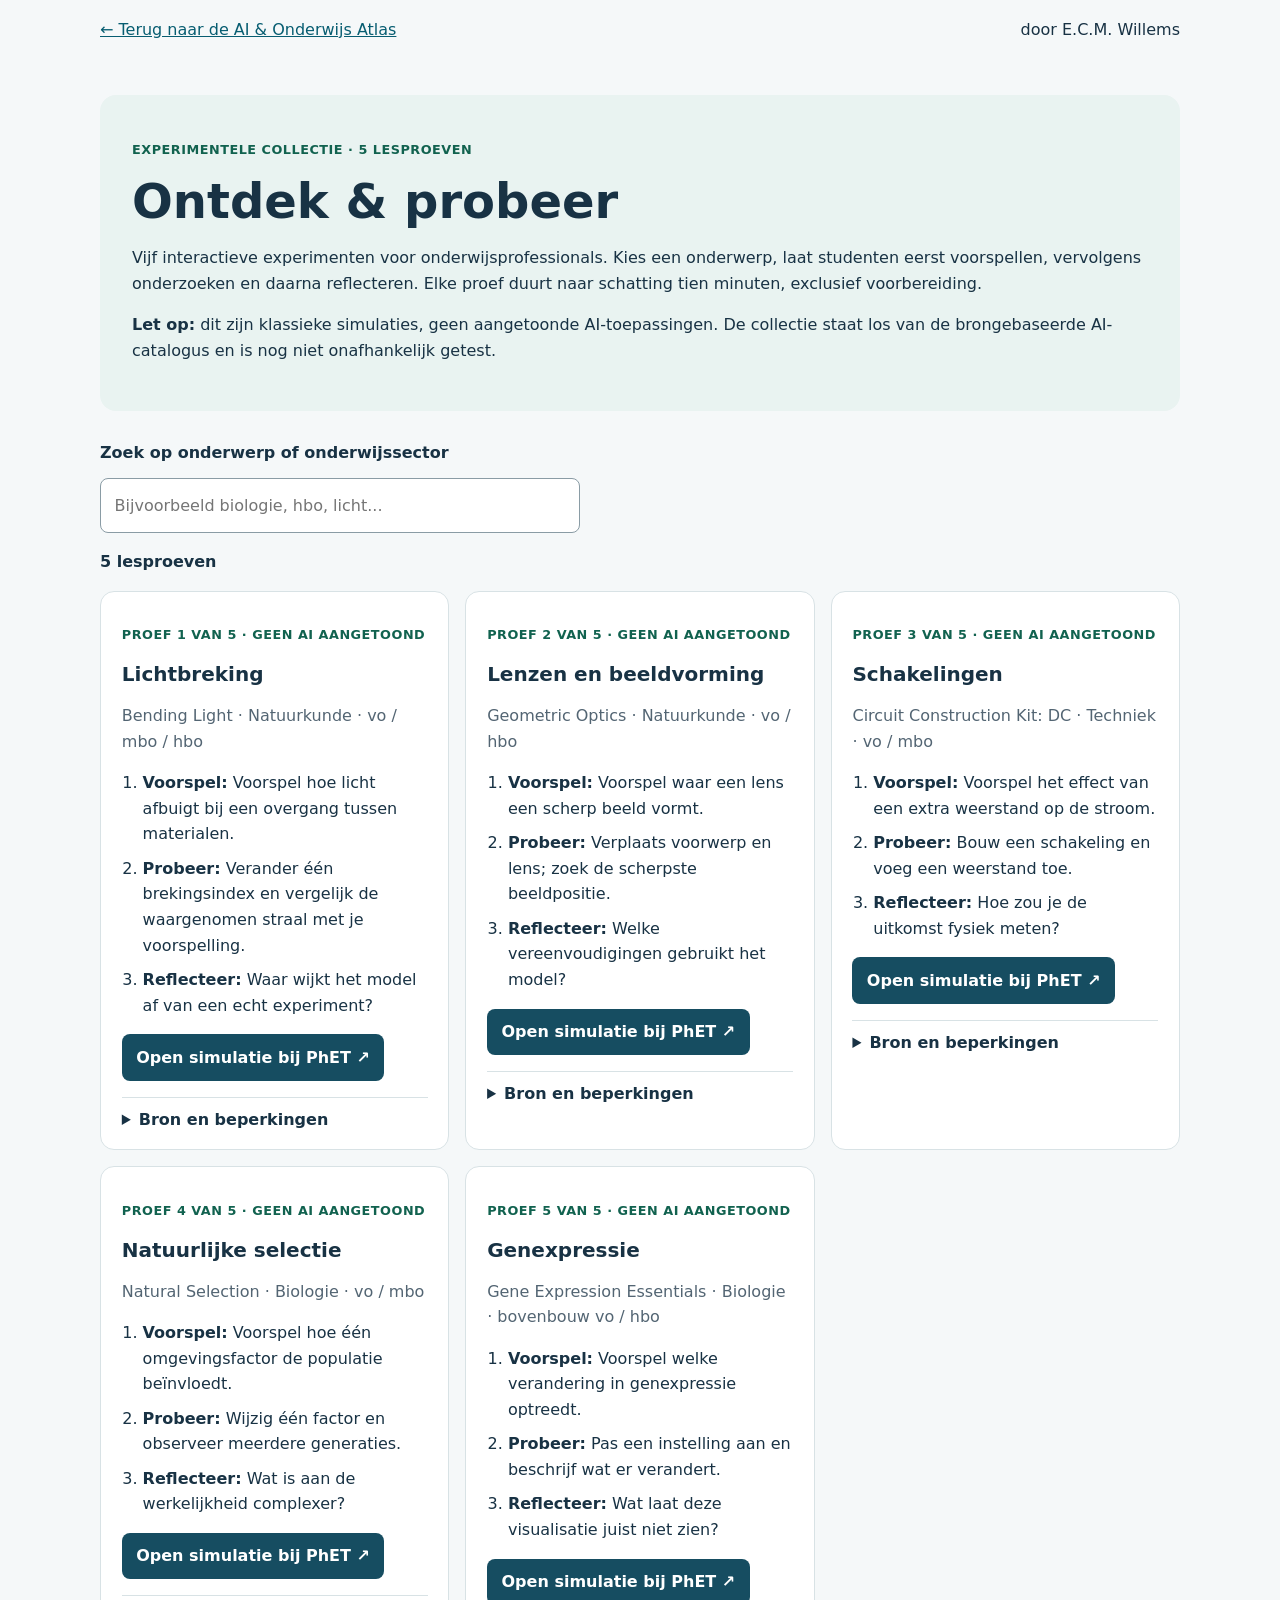
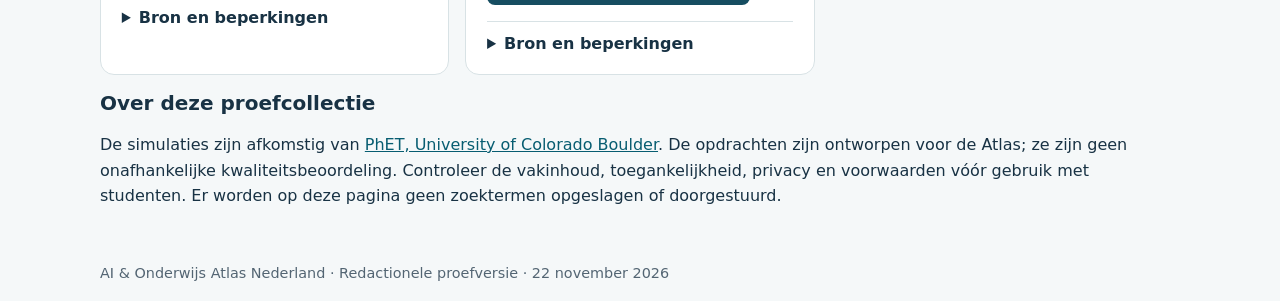
==== ontdek-en-probeer.html @ 31b837df "feat: interactieve Ontdek & probeer collectie met vijf lesproeven" ====
<!doctype html><html lang="nl"><head><meta charset="utf-8"><meta name="viewport" content="width=device-width,initial-scale=1"><meta name="description" content="Vijf interactieve onderwijsproeven met direct bruikbare opdrachten."><title>Ontdek & probeer | AI & Onderwijs Atlas Nederland</title><style>:root{font-family:system-ui,sans-serif;color:#183244;background:#f5f8f9}*{box-sizing:border-box}body{margin:0}header,main,footer{max-width:1120px;margin:auto;padding:1.25rem}header{display:flex;gap:1rem;justify-content:space-between;align-items:center}a{color:#075d71}a:focus-visible,input:focus-visible{outline:3px solid #df9d16;outline-offset:3px}.hero{background:#e9f3f1;padding:2rem;border-radius:16px;margin:1rem 0 2rem}h1{font-size:clamp(1.9rem,4vw,3rem);margin:.4rem 0}h2{font-size:1.25rem}p,li{line-height:1.6}.sub{color:#536573}.eyebrow{font-size:.8rem;font-weight:700;color:#11624f;text-transform:uppercase;letter-spacing:.04em}.grid{display:grid;grid-template-columns:repeat(auto-fit,minmax(min(100%,310px),1fr));gap:1rem}.tool{background:white;border:1px solid #d8e2e5;border-radius:14px;padding:1.3rem}.tool ol{padding-left:1.3rem}.tool li{margin-bottom:.55rem}.cta{display:inline-block;background:#164d61;color:white;padding:.65rem .9rem;border-radius:8px;text-decoration:none;font-weight:650}summary{cursor:pointer;font-weight:600}details{border-top:1px solid #d8e2e5;padding-top:.75rem}input{width:100%;max-width:480px;padding:.85rem;border:1px solid #8a9ca5;border-radius:8px;font:inherit}footer{font-size:.9rem;color:#536573}#count{font-weight:600}@media(max-width:600px){header{display:block}.hero{padding:1.25rem}}</style></head><body><header><a href="./">← Terug naar de AI & Onderwijs Atlas</a><span>door E.C.M. Willems</span></header><main><section class="hero"><p class="eyebrow">Experimentele collectie · 5 lesproeven</p><h1>Ontdek & probeer</h1><p>Vijf interactieve experimenten voor onderwijsprofessionals. Kies een onderwerp, laat studenten eerst voorspellen, vervolgens onderzoeken en daarna reflecteren. Elke proef duurt naar schatting tien minuten, exclusief voorbereiding.</p><p><strong>Let op:</strong> dit zijn klassieke simulaties, geen aangetoonde AI-toepassingen. De collectie staat los van de brongebaseerde AI-catalogus en is nog niet onafhankelijk getest.</p></section><label for="zoek"><strong>Zoek op onderwerp of onderwijssector</strong></label><p><input id="zoek" type="search" placeholder="Bijvoorbeeld biologie, hbo, licht..." autocomplete="off"></p><p id="count" role="status">5 lesproeven</p><div class="grid" id="tools"><article class="tool" data-search="lichtbreking bending light natuurkunde · vo / mbo / hbo"><p class="eyebrow">Proef 1 van 5 · Geen AI aangetoond</p><h2>Lichtbreking</h2><p class="sub">Bending Light · Natuurkunde · vo / mbo / hbo</p><ol><li><strong>Voorspel:</strong> Voorspel hoe licht afbuigt bij een overgang tussen materialen.</li><li><strong>Probeer:</strong> Verander één brekingsindex en vergelijk de waargenomen straal met je voorspelling.</li><li><strong>Reflecteer:</strong> Waar wijkt het model af van een echt experiment?</li></ol><p><a class="cta" href="https://phet.colorado.edu/en/simulations/bending-light" target="_blank" rel="noopener noreferrer">Open simulatie bij PhET ↗</a></p><details><summary>Bron en beperkingen</summary><p>Officiële aanbiederspagina: <a href="https://phet.colorado.edu/en/simulations/bending-light">Bending Light</a>. Deze activiteit is een Atlas-lesidee, geen lesplan van de aanbieder. Individuele werking, toegankelijkheid, taalopties en vakinhoudelijke geschiktheid zijn nog niet onafhankelijk getest. Controleer de voorwaarden bij PhET.</p></details></article>
<article class="tool" data-search="lenzen en beeldvorming geometric optics natuurkunde · vo / hbo"><p class="eyebrow">Proef 2 van 5 · Geen AI aangetoond</p><h2>Lenzen en beeldvorming</h2><p class="sub">Geometric Optics · Natuurkunde · vo / hbo</p><ol><li><strong>Voorspel:</strong> Voorspel waar een lens een scherp beeld vormt.</li><li><strong>Probeer:</strong> Verplaats voorwerp en lens; zoek de scherpste beeldpositie.</li><li><strong>Reflecteer:</strong> Welke vereenvoudigingen gebruikt het model?</li></ol><p><a class="cta" href="https://phet.colorado.edu/en/simulations/geometric-optics" target="_blank" rel="noopener noreferrer">Open simulatie bij PhET ↗</a></p><details><summary>Bron en beperkingen</summary><p>Officiële aanbiederspagina: <a href="https://phet.colorado.edu/en/simulations/geometric-optics">Geometric Optics</a>. Deze activiteit is een Atlas-lesidee, geen lesplan van de aanbieder. Individuele werking, toegankelijkheid, taalopties en vakinhoudelijke geschiktheid zijn nog niet onafhankelijk getest. Controleer de voorwaarden bij PhET.</p></details></article>
<article class="tool" data-search="schakelingen circuit construction kit: dc techniek · vo / mbo"><p class="eyebrow">Proef 3 van 5 · Geen AI aangetoond</p><h2>Schakelingen</h2><p class="sub">Circuit Construction Kit: DC · Techniek · vo / mbo</p><ol><li><strong>Voorspel:</strong> Voorspel het effect van een extra weerstand op de stroom.</li><li><strong>Probeer:</strong> Bouw een schakeling en voeg een weerstand toe.</li><li><strong>Reflecteer:</strong> Hoe zou je de uitkomst fysiek meten?</li></ol><p><a class="cta" href="https://phet.colorado.edu/en/simulations/circuit-construction-kit-dc" target="_blank" rel="noopener noreferrer">Open simulatie bij PhET ↗</a></p><details><summary>Bron en beperkingen</summary><p>Officiële aanbiederspagina: <a href="https://phet.colorado.edu/en/simulations/circuit-construction-kit-dc">Circuit Construction Kit: DC</a>. Deze activiteit is een Atlas-lesidee, geen lesplan van de aanbieder. Individuele werking, toegankelijkheid, taalopties en vakinhoudelijke geschiktheid zijn nog niet onafhankelijk getest. Controleer de voorwaarden bij PhET.</p></details></article>
<article class="tool" data-search="natuurlijke selectie natural selection biologie · vo / mbo"><p class="eyebrow">Proef 4 van 5 · Geen AI aangetoond</p><h2>Natuurlijke selectie</h2><p class="sub">Natural Selection · Biologie · vo / mbo</p><ol><li><strong>Voorspel:</strong> Voorspel hoe één omgevingsfactor de populatie beïnvloedt.</li><li><strong>Probeer:</strong> Wijzig één factor en observeer meerdere generaties.</li><li><strong>Reflecteer:</strong> Wat is aan de werkelijkheid complexer?</li></ol><p><a class="cta" href="https://phet.colorado.edu/en/simulations/natural-selection" target="_blank" rel="noopener noreferrer">Open simulatie bij PhET ↗</a></p><details><summary>Bron en beperkingen</summary><p>Officiële aanbiederspagina: <a href="https://phet.colorado.edu/en/simulations/natural-selection">Natural Selection</a>. Deze activiteit is een Atlas-lesidee, geen lesplan van de aanbieder. Individuele werking, toegankelijkheid, taalopties en vakinhoudelijke geschiktheid zijn nog niet onafhankelijk getest. Controleer de voorwaarden bij PhET.</p></details></article>
<article class="tool" data-search="genexpressie gene expression essentials biologie · bovenbouw vo / hbo"><p class="eyebrow">Proef 5 van 5 · Geen AI aangetoond</p><h2>Genexpressie</h2><p class="sub">Gene Expression Essentials · Biologie · bovenbouw vo / hbo</p><ol><li><strong>Voorspel:</strong> Voorspel welke verandering in genexpressie optreedt.</li><li><strong>Probeer:</strong> Pas een instelling aan en beschrijf wat er verandert.</li><li><strong>Reflecteer:</strong> Wat laat deze visualisatie juist niet zien?</li></ol><p><a class="cta" href="https://phet.colorado.edu/en/simulations/gene-expression-essentials" target="_blank" rel="noopener noreferrer">Open simulatie bij PhET ↗</a></p><details><summary>Bron en beperkingen</summary><p>Officiële aanbiederspagina: <a href="https://phet.colorado.edu/en/simulations/gene-expression-essentials">Gene Expression Essentials</a>. Deze activiteit is een Atlas-lesidee, geen lesplan van de aanbieder. Individuele werking, toegankelijkheid, taalopties en vakinhoudelijke geschiktheid zijn nog niet onafhankelijk getest. Controleer de voorwaarden bij PhET.</p></details></article></div><section><h2>Over deze proefcollectie</h2><p>De simulaties zijn afkomstig van <a href="https://phet.colorado.edu/en/about">PhET, University of Colorado Boulder</a>. De opdrachten zijn ontworpen voor de Atlas; ze zijn geen onafhankelijke kwaliteitsbeoordeling. Controleer de vakinhoud, toegankelijkheid, privacy en voorwaarden vóór gebruik met studenten. Er worden op deze pagina geen zoektermen opgeslagen of doorgestuurd.</p></section></main><footer>AI & Onderwijs Atlas Nederland · Redactionele proefversie · 22 november 2026</footer><script>const input=document.querySelector('#zoek'),cards=[...document.querySelectorAll('.tool')],count=document.querySelector('#count');input.addEventListener('input',()=>{const q=input.value.trim().toLocaleLowerCase('nl');let n=0;cards.forEach(card=>{const show=card.dataset.search.includes(q);card.hidden=!show;if(show)n++});count.textContent=n+' lesproef'+(n===1?'':'ven')+' gevonden'});</script></body></html>
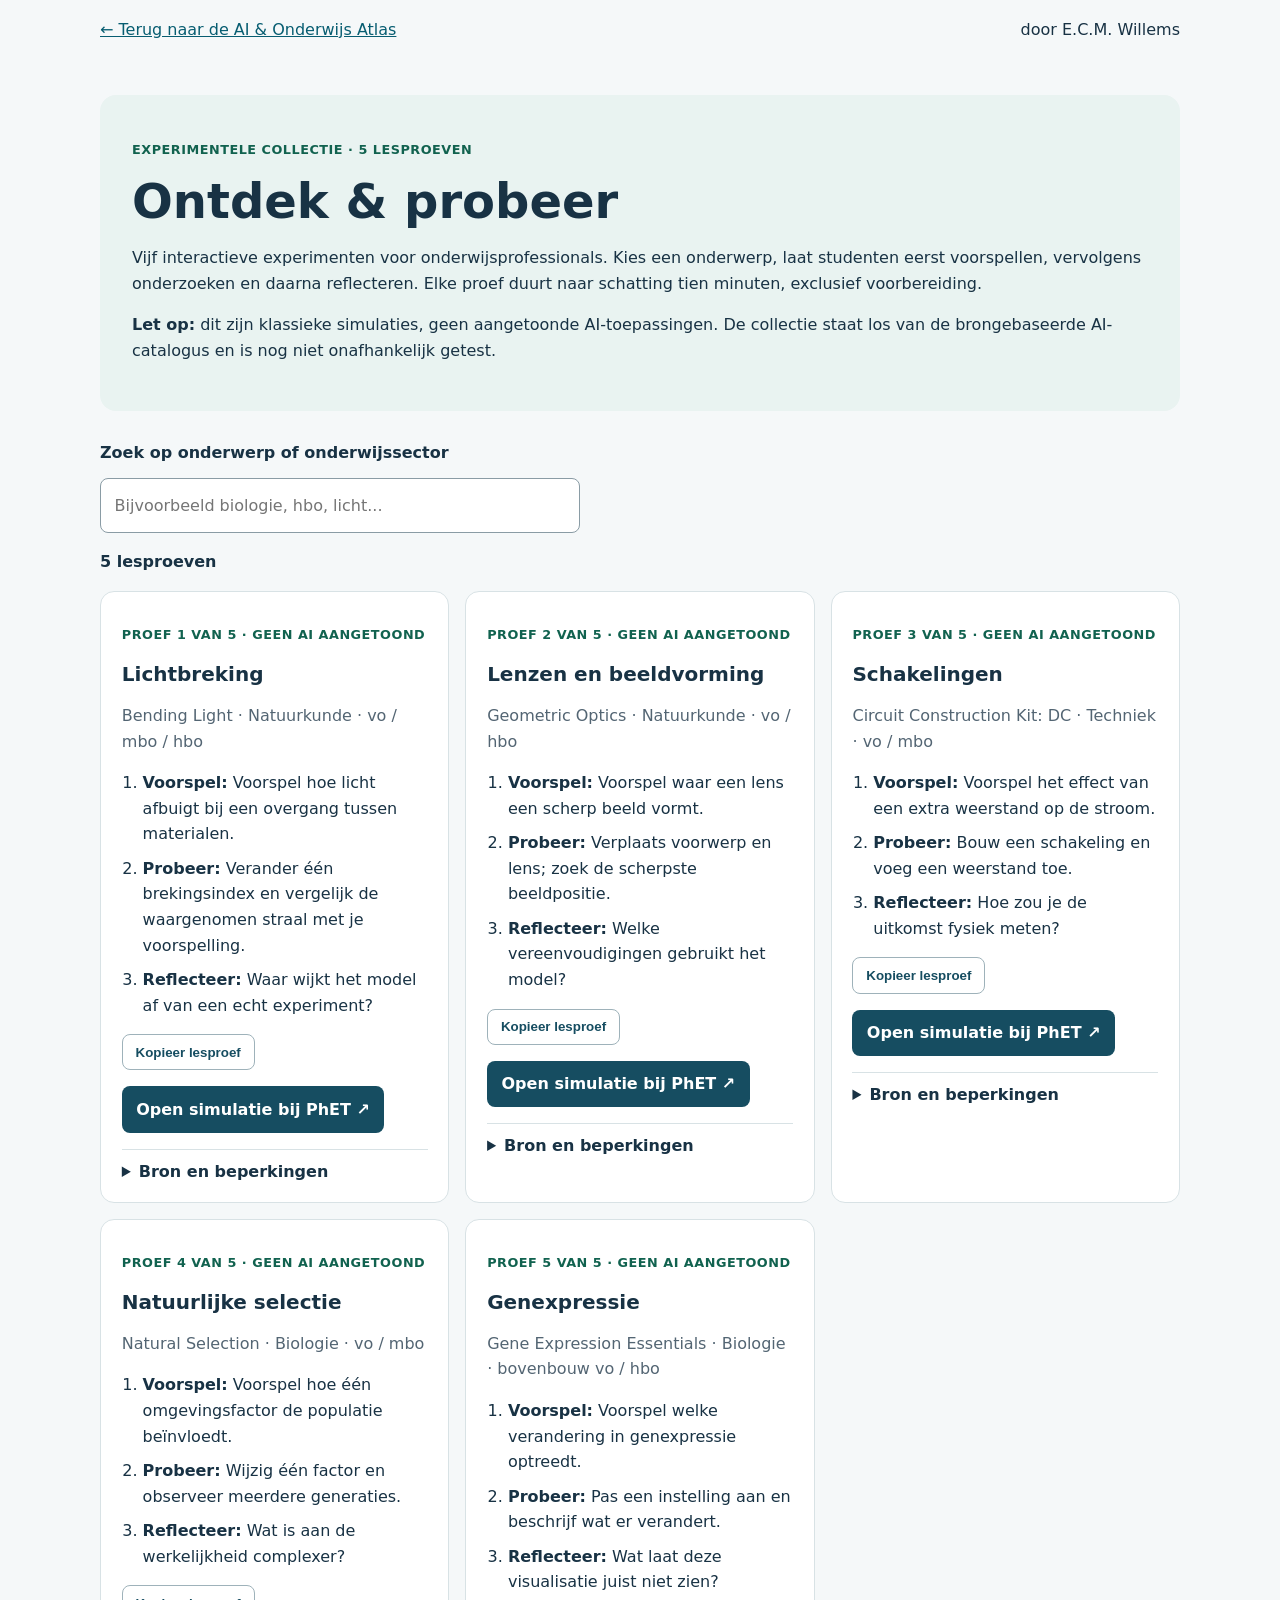
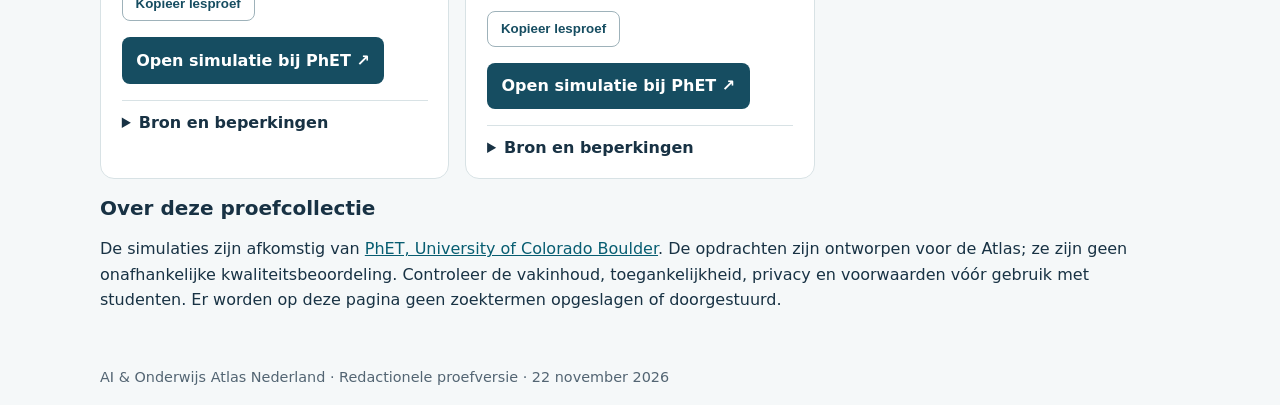
==== commit 5e21a7d7: "feat: kopieerbare lesproeven met toegankelijk alternatief" ====
--- a/ontdek-en-probeer.html
+++ b/ontdek-en-probeer.html
@@ -1,5 +1,5 @@
-<!doctype html><html lang="nl"><head><meta charset="utf-8"><meta name="viewport" content="width=device-width,initial-scale=1"><meta name="description" content="Vijf interactieve onderwijsproeven met direct bruikbare opdrachten."><title>Ontdek & probeer | AI & Onderwijs Atlas Nederland</title><style>:root{font-family:system-ui,sans-serif;color:#183244;background:#f5f8f9}*{box-sizing:border-box}body{margin:0}header,main,footer{max-width:1120px;margin:auto;padding:1.25rem}header{display:flex;gap:1rem;justify-content:space-between;align-items:center}a{color:#075d71}a:focus-visible,input:focus-visible{outline:3px solid #df9d16;outline-offset:3px}.hero{background:#e9f3f1;padding:2rem;border-radius:16px;margin:1rem 0 2rem}h1{font-size:clamp(1.9rem,4vw,3rem);margin:.4rem 0}h2{font-size:1.25rem}p,li{line-height:1.6}.sub{color:#536573}.eyebrow{font-size:.8rem;font-weight:700;color:#11624f;text-transform:uppercase;letter-spacing:.04em}.grid{display:grid;grid-template-columns:repeat(auto-fit,minmax(min(100%,310px),1fr));gap:1rem}.tool{background:white;border:1px solid #d8e2e5;border-radius:14px;padding:1.3rem}.tool ol{padding-left:1.3rem}.tool li{margin-bottom:.55rem}.cta{display:inline-block;background:#164d61;color:white;padding:.65rem .9rem;border-radius:8px;text-decoration:none;font-weight:650}summary{cursor:pointer;font-weight:600}details{border-top:1px solid #d8e2e5;padding-top:.75rem}input{width:100%;max-width:480px;padding:.85rem;border:1px solid #8a9ca5;border-radius:8px;font:inherit}footer{font-size:.9rem;color:#536573}#count{font-weight:600}@media(max-width:600px){header{display:block}.hero{padding:1.25rem}}</style></head><body><header><a href="./">← Terug naar de AI & Onderwijs Atlas</a><span>door E.C.M. Willems</span></header><main><section class="hero"><p class="eyebrow">Experimentele collectie · 5 lesproeven</p><h1>Ontdek & probeer</h1><p>Vijf interactieve experimenten voor onderwijsprofessionals. Kies een onderwerp, laat studenten eerst voorspellen, vervolgens onderzoeken en daarna reflecteren. Elke proef duurt naar schatting tien minuten, exclusief voorbereiding.</p><p><strong>Let op:</strong> dit zijn klassieke simulaties, geen aangetoonde AI-toepassingen. De collectie staat los van de brongebaseerde AI-catalogus en is nog niet onafhankelijk getest.</p></section><label for="zoek"><strong>Zoek op onderwerp of onderwijssector</strong></label><p><input id="zoek" type="search" placeholder="Bijvoorbeeld biologie, hbo, licht..." autocomplete="off"></p><p id="count" role="status">5 lesproeven</p><div class="grid" id="tools"><article class="tool" data-search="lichtbreking bending light natuurkunde · vo / mbo / hbo"><p class="eyebrow">Proef 1 van 5 · Geen AI aangetoond</p><h2>Lichtbreking</h2><p class="sub">Bending Light · Natuurkunde · vo / mbo / hbo</p><ol><li><strong>Voorspel:</strong> Voorspel hoe licht afbuigt bij een overgang tussen materialen.</li><li><strong>Probeer:</strong> Verander één brekingsindex en vergelijk de waargenomen straal met je voorspelling.</li><li><strong>Reflecteer:</strong> Waar wijkt het model af van een echt experiment?</li></ol><p><a class="cta" href="https://phet.colorado.edu/en/simulations/bending-light" target="_blank" rel="noopener noreferrer">Open simulatie bij PhET ↗</a></p><details><summary>Bron en beperkingen</summary><p>Officiële aanbiederspagina: <a href="https://phet.colorado.edu/en/simulations/bending-light">Bending Light</a>. Deze activiteit is een Atlas-lesidee, geen lesplan van de aanbieder. Individuele werking, toegankelijkheid, taalopties en vakinhoudelijke geschiktheid zijn nog niet onafhankelijk getest. Controleer de voorwaarden bij PhET.</p></details></article>
-<article class="tool" data-search="lenzen en beeldvorming geometric optics natuurkunde · vo / hbo"><p class="eyebrow">Proef 2 van 5 · Geen AI aangetoond</p><h2>Lenzen en beeldvorming</h2><p class="sub">Geometric Optics · Natuurkunde · vo / hbo</p><ol><li><strong>Voorspel:</strong> Voorspel waar een lens een scherp beeld vormt.</li><li><strong>Probeer:</strong> Verplaats voorwerp en lens; zoek de scherpste beeldpositie.</li><li><strong>Reflecteer:</strong> Welke vereenvoudigingen gebruikt het model?</li></ol><p><a class="cta" href="https://phet.colorado.edu/en/simulations/geometric-optics" target="_blank" rel="noopener noreferrer">Open simulatie bij PhET ↗</a></p><details><summary>Bron en beperkingen</summary><p>Officiële aanbiederspagina: <a href="https://phet.colorado.edu/en/simulations/geometric-optics">Geometric Optics</a>. Deze activiteit is een Atlas-lesidee, geen lesplan van de aanbieder. Individuele werking, toegankelijkheid, taalopties en vakinhoudelijke geschiktheid zijn nog niet onafhankelijk getest. Controleer de voorwaarden bij PhET.</p></details></article>
-<article class="tool" data-search="schakelingen circuit construction kit: dc techniek · vo / mbo"><p class="eyebrow">Proef 3 van 5 · Geen AI aangetoond</p><h2>Schakelingen</h2><p class="sub">Circuit Construction Kit: DC · Techniek · vo / mbo</p><ol><li><strong>Voorspel:</strong> Voorspel het effect van een extra weerstand op de stroom.</li><li><strong>Probeer:</strong> Bouw een schakeling en voeg een weerstand toe.</li><li><strong>Reflecteer:</strong> Hoe zou je de uitkomst fysiek meten?</li></ol><p><a class="cta" href="https://phet.colorado.edu/en/simulations/circuit-construction-kit-dc" target="_blank" rel="noopener noreferrer">Open simulatie bij PhET ↗</a></p><details><summary>Bron en beperkingen</summary><p>Officiële aanbiederspagina: <a href="https://phet.colorado.edu/en/simulations/circuit-construction-kit-dc">Circuit Construction Kit: DC</a>. Deze activiteit is een Atlas-lesidee, geen lesplan van de aanbieder. Individuele werking, toegankelijkheid, taalopties en vakinhoudelijke geschiktheid zijn nog niet onafhankelijk getest. Controleer de voorwaarden bij PhET.</p></details></article>
-<article class="tool" data-search="natuurlijke selectie natural selection biologie · vo / mbo"><p class="eyebrow">Proef 4 van 5 · Geen AI aangetoond</p><h2>Natuurlijke selectie</h2><p class="sub">Natural Selection · Biologie · vo / mbo</p><ol><li><strong>Voorspel:</strong> Voorspel hoe één omgevingsfactor de populatie beïnvloedt.</li><li><strong>Probeer:</strong> Wijzig één factor en observeer meerdere generaties.</li><li><strong>Reflecteer:</strong> Wat is aan de werkelijkheid complexer?</li></ol><p><a class="cta" href="https://phet.colorado.edu/en/simulations/natural-selection" target="_blank" rel="noopener noreferrer">Open simulatie bij PhET ↗</a></p><details><summary>Bron en beperkingen</summary><p>Officiële aanbiederspagina: <a href="https://phet.colorado.edu/en/simulations/natural-selection">Natural Selection</a>. Deze activiteit is een Atlas-lesidee, geen lesplan van de aanbieder. Individuele werking, toegankelijkheid, taalopties en vakinhoudelijke geschiktheid zijn nog niet onafhankelijk getest. Controleer de voorwaarden bij PhET.</p></details></article>
-<article class="tool" data-search="genexpressie gene expression essentials biologie · bovenbouw vo / hbo"><p class="eyebrow">Proef 5 van 5 · Geen AI aangetoond</p><h2>Genexpressie</h2><p class="sub">Gene Expression Essentials · Biologie · bovenbouw vo / hbo</p><ol><li><strong>Voorspel:</strong> Voorspel welke verandering in genexpressie optreedt.</li><li><strong>Probeer:</strong> Pas een instelling aan en beschrijf wat er verandert.</li><li><strong>Reflecteer:</strong> Wat laat deze visualisatie juist niet zien?</li></ol><p><a class="cta" href="https://phet.colorado.edu/en/simulations/gene-expression-essentials" target="_blank" rel="noopener noreferrer">Open simulatie bij PhET ↗</a></p><details><summary>Bron en beperkingen</summary><p>Officiële aanbiederspagina: <a href="https://phet.colorado.edu/en/simulations/gene-expression-essentials">Gene Expression Essentials</a>. Deze activiteit is een Atlas-lesidee, geen lesplan van de aanbieder. Individuele werking, toegankelijkheid, taalopties en vakinhoudelijke geschiktheid zijn nog niet onafhankelijk getest. Controleer de voorwaarden bij PhET.</p></details></article></div><section><h2>Over deze proefcollectie</h2><p>De simulaties zijn afkomstig van <a href="https://phet.colorado.edu/en/about">PhET, University of Colorado Boulder</a>. De opdrachten zijn ontworpen voor de Atlas; ze zijn geen onafhankelijke kwaliteitsbeoordeling. Controleer de vakinhoud, toegankelijkheid, privacy en voorwaarden vóór gebruik met studenten. Er worden op deze pagina geen zoektermen opgeslagen of doorgestuurd.</p></section></main><footer>AI & Onderwijs Atlas Nederland · Redactionele proefversie · 22 november 2026</footer><script>const input=document.querySelector('#zoek'),cards=[...document.querySelectorAll('.tool')],count=document.querySelector('#count');input.addEventListener('input',()=>{const q=input.value.trim().toLocaleLowerCase('nl');let n=0;cards.forEach(card=>{const show=card.dataset.search.includes(q);card.hidden=!show;if(show)n++});count.textContent=n+' lesproef'+(n===1?'':'ven')+' gevonden'});</script></body></html>+<!doctype html><html lang="nl"><head><meta charset="utf-8"><meta name="viewport" content="width=device-width,initial-scale=1"><meta name="description" content="Vijf interactieve onderwijsproeven met direct bruikbare opdrachten."><title>Ontdek & probeer | AI & Onderwijs Atlas Nederland</title><style>:root{font-family:system-ui,sans-serif;color:#183244;background:#f5f8f9}*{box-sizing:border-box}body{margin:0}header,main,footer{max-width:1120px;margin:auto;padding:1.25rem}header{display:flex;gap:1rem;justify-content:space-between;align-items:center}a{color:#075d71}button:focus-visible,a:focus-visible,input:focus-visible{outline:3px solid #df9d16;outline-offset:3px}[hidden]{display:none!important}.hero{background:#e9f3f1;padding:2rem;border-radius:16px;margin:1rem 0 2rem}h1{font-size:clamp(1.9rem,4vw,3rem);margin:.4rem 0}h2{font-size:1.25rem}p,li{line-height:1.6}.sub{color:#536573}.eyebrow{font-size:.8rem;font-weight:700;color:#11624f;text-transform:uppercase;letter-spacing:.04em}.grid{display:grid;grid-template-columns:repeat(auto-fit,minmax(min(100%,310px),1fr));gap:1rem}.tool{background:white;border:1px solid #d8e2e5;border-radius:14px;padding:1.3rem}.tool ol{padding-left:1.3rem}.tool li{margin-bottom:.55rem}.copy{background:white;border:1px solid #9eb2ba;color:#164d61;border-radius:8px;padding:.6rem .8rem;cursor:pointer;font-weight:600}.copy:hover{background:#e9f3f1}.cta{display:inline-block;background:#164d61;color:white;padding:.65rem .9rem;border-radius:8px;text-decoration:none;font-weight:650}summary{cursor:pointer;font-weight:600}details{border-top:1px solid #d8e2e5;padding-top:.75rem}input{width:100%;max-width:480px;padding:.85rem;border:1px solid #8a9ca5;border-radius:8px;font:inherit}footer{font-size:.9rem;color:#536573}#count{font-weight:600}@media(max-width:600px){header{display:block}.hero{padding:1.25rem}}</style></head><body><header><a href="./">← Terug naar de AI & Onderwijs Atlas</a><span>door E.C.M. Willems</span></header><main><section class="hero"><p class="eyebrow">Experimentele collectie · 5 lesproeven</p><h1>Ontdek & probeer</h1><p>Vijf interactieve experimenten voor onderwijsprofessionals. Kies een onderwerp, laat studenten eerst voorspellen, vervolgens onderzoeken en daarna reflecteren. Elke proef duurt naar schatting tien minuten, exclusief voorbereiding.</p><p><strong>Let op:</strong> dit zijn klassieke simulaties, geen aangetoonde AI-toepassingen. De collectie staat los van de brongebaseerde AI-catalogus en is nog niet onafhankelijk getest.</p></section><label for="zoek"><strong>Zoek op onderwerp of onderwijssector</strong></label><p><input id="zoek" type="search" placeholder="Bijvoorbeeld biologie, hbo, licht..." autocomplete="off" aria-describedby="count"></p><p id="count" role="status" aria-live="polite">5 lesproeven</p><p id="copy-status" role="status" aria-live="polite"></p><div class="grid" id="tools" aria-label="Interactieve lesproeven"><article class="tool" data-search="lichtbreking bending light natuurkunde · vo / mbo / hbo"><p class="eyebrow">Proef 1 van 5 · Geen AI aangetoond</p><h2>Lichtbreking</h2><p class="sub">Bending Light · Natuurkunde · vo / mbo / hbo</p><ol><li><strong>Voorspel:</strong> Voorspel hoe licht afbuigt bij een overgang tussen materialen.</li><li><strong>Probeer:</strong> Verander één brekingsindex en vergelijk de waargenomen straal met je voorspelling.</li><li><strong>Reflecteer:</strong> Waar wijkt het model af van een echt experiment?</li></ol><p><button class="copy" type="button" data-copy> Kopieer lesproef </button></p><p><a class="cta" href="https://phet.colorado.edu/en/simulations/bending-light" target="_blank" rel="noopener noreferrer">Open simulatie bij PhET ↗</a></p><details><summary>Bron en beperkingen</summary><p>Officiële aanbiederspagina: <a href="https://phet.colorado.edu/en/simulations/bending-light">Bending Light</a>. Deze activiteit is een Atlas-lesidee, geen lesplan van de aanbieder. Individuele werking, toegankelijkheid, taalopties en vakinhoudelijke geschiktheid zijn nog niet onafhankelijk getest. Controleer de voorwaarden bij PhET.</p></details></article>
+<article class="tool" data-search="lenzen en beeldvorming geometric optics natuurkunde · vo / hbo"><p class="eyebrow">Proef 2 van 5 · Geen AI aangetoond</p><h2>Lenzen en beeldvorming</h2><p class="sub">Geometric Optics · Natuurkunde · vo / hbo</p><ol><li><strong>Voorspel:</strong> Voorspel waar een lens een scherp beeld vormt.</li><li><strong>Probeer:</strong> Verplaats voorwerp en lens; zoek de scherpste beeldpositie.</li><li><strong>Reflecteer:</strong> Welke vereenvoudigingen gebruikt het model?</li></ol><p><button class="copy" type="button" data-copy> Kopieer lesproef </button></p><p><a class="cta" href="https://phet.colorado.edu/en/simulations/geometric-optics" target="_blank" rel="noopener noreferrer">Open simulatie bij PhET ↗</a></p><details><summary>Bron en beperkingen</summary><p>Officiële aanbiederspagina: <a href="https://phet.colorado.edu/en/simulations/geometric-optics">Geometric Optics</a>. Deze activiteit is een Atlas-lesidee, geen lesplan van de aanbieder. Individuele werking, toegankelijkheid, taalopties en vakinhoudelijke geschiktheid zijn nog niet onafhankelijk getest. Controleer de voorwaarden bij PhET.</p></details></article>
+<article class="tool" data-search="schakelingen circuit construction kit: dc techniek · vo / mbo"><p class="eyebrow">Proef 3 van 5 · Geen AI aangetoond</p><h2>Schakelingen</h2><p class="sub">Circuit Construction Kit: DC · Techniek · vo / mbo</p><ol><li><strong>Voorspel:</strong> Voorspel het effect van een extra weerstand op de stroom.</li><li><strong>Probeer:</strong> Bouw een schakeling en voeg een weerstand toe.</li><li><strong>Reflecteer:</strong> Hoe zou je de uitkomst fysiek meten?</li></ol><p><button class="copy" type="button" data-copy> Kopieer lesproef </button></p><p><a class="cta" href="https://phet.colorado.edu/en/simulations/circuit-construction-kit-dc" target="_blank" rel="noopener noreferrer">Open simulatie bij PhET ↗</a></p><details><summary>Bron en beperkingen</summary><p>Officiële aanbiederspagina: <a href="https://phet.colorado.edu/en/simulations/circuit-construction-kit-dc">Circuit Construction Kit: DC</a>. Deze activiteit is een Atlas-lesidee, geen lesplan van de aanbieder. Individuele werking, toegankelijkheid, taalopties en vakinhoudelijke geschiktheid zijn nog niet onafhankelijk getest. Controleer de voorwaarden bij PhET.</p></details></article>
+<article class="tool" data-search="natuurlijke selectie natural selection biologie · vo / mbo"><p class="eyebrow">Proef 4 van 5 · Geen AI aangetoond</p><h2>Natuurlijke selectie</h2><p class="sub">Natural Selection · Biologie · vo / mbo</p><ol><li><strong>Voorspel:</strong> Voorspel hoe één omgevingsfactor de populatie beïnvloedt.</li><li><strong>Probeer:</strong> Wijzig één factor en observeer meerdere generaties.</li><li><strong>Reflecteer:</strong> Wat is aan de werkelijkheid complexer?</li></ol><p><button class="copy" type="button" data-copy> Kopieer lesproef </button></p><p><a class="cta" href="https://phet.colorado.edu/en/simulations/natural-selection" target="_blank" rel="noopener noreferrer">Open simulatie bij PhET ↗</a></p><details><summary>Bron en beperkingen</summary><p>Officiële aanbiederspagina: <a href="https://phet.colorado.edu/en/simulations/natural-selection">Natural Selection</a>. Deze activiteit is een Atlas-lesidee, geen lesplan van de aanbieder. Individuele werking, toegankelijkheid, taalopties en vakinhoudelijke geschiktheid zijn nog niet onafhankelijk getest. Controleer de voorwaarden bij PhET.</p></details></article>
+<article class="tool" data-search="genexpressie gene expression essentials biologie · bovenbouw vo / hbo"><p class="eyebrow">Proef 5 van 5 · Geen AI aangetoond</p><h2>Genexpressie</h2><p class="sub">Gene Expression Essentials · Biologie · bovenbouw vo / hbo</p><ol><li><strong>Voorspel:</strong> Voorspel welke verandering in genexpressie optreedt.</li><li><strong>Probeer:</strong> Pas een instelling aan en beschrijf wat er verandert.</li><li><strong>Reflecteer:</strong> Wat laat deze visualisatie juist niet zien?</li></ol><p><button class="copy" type="button" data-copy> Kopieer lesproef </button></p><p><a class="cta" href="https://phet.colorado.edu/en/simulations/gene-expression-essentials" target="_blank" rel="noopener noreferrer">Open simulatie bij PhET ↗</a></p><details><summary>Bron en beperkingen</summary><p>Officiële aanbiederspagina: <a href="https://phet.colorado.edu/en/simulations/gene-expression-essentials">Gene Expression Essentials</a>. Deze activiteit is een Atlas-lesidee, geen lesplan van de aanbieder. Individuele werking, toegankelijkheid, taalopties en vakinhoudelijke geschiktheid zijn nog niet onafhankelijk getest. Controleer de voorwaarden bij PhET.</p></details></article></div><section><h2>Over deze proefcollectie</h2><p>De simulaties zijn afkomstig van <a href="https://phet.colorado.edu/en/about">PhET, University of Colorado Boulder</a>. De opdrachten zijn ontworpen voor de Atlas; ze zijn geen onafhankelijke kwaliteitsbeoordeling. Controleer de vakinhoud, toegankelijkheid, privacy en voorwaarden vóór gebruik met studenten. Er worden op deze pagina geen zoektermen opgeslagen of doorgestuurd.</p></section></main><footer>AI & Onderwijs Atlas Nederland · Redactionele proefversie · 22 november 2026</footer><script>document.querySelectorAll('[data-copy]').forEach(button=>button.addEventListener('click',async()=>{const card=button.closest('article');const title=card.querySelector('h2').textContent;const steps=[...card.querySelectorAll('li')].map(el=>el.textContent.trim()).join('\n');const link=card.querySelector('a.cta').href;const output=title+' — lesproef (circa 10 minuten)\n'+steps+'\nSimulatie: '+link+'\nLet op: controleer geschiktheid en voorwaarden voor gebruik.';const status=document.querySelector('#copy-status');try{await navigator.clipboard.writeText(output);status.textContent='Lesproef gekopieerd: '+title}catch{const box=document.createElement('textarea');box.value=output;box.setAttribute('aria-label','Selecteer en kopieer deze lesproef');card.appendChild(box);box.focus();box.select();status.textContent='Selecteer de tekst en kopieer deze handmatig.'}}));const input=document.querySelector('#zoek'),cards=[...document.querySelectorAll('.tool')],count=document.querySelector('#count');input.addEventListener('input',()=>{const q=input.value.trim().toLocaleLowerCase('nl');let n=0;cards.forEach(card=>{const show=card.dataset.search.includes(q);card.hidden=!show;if(show)n++});count.textContent=n+' '+(n===1?'lesproef':'lesproeven')+' gevonden'});</script></body></html>
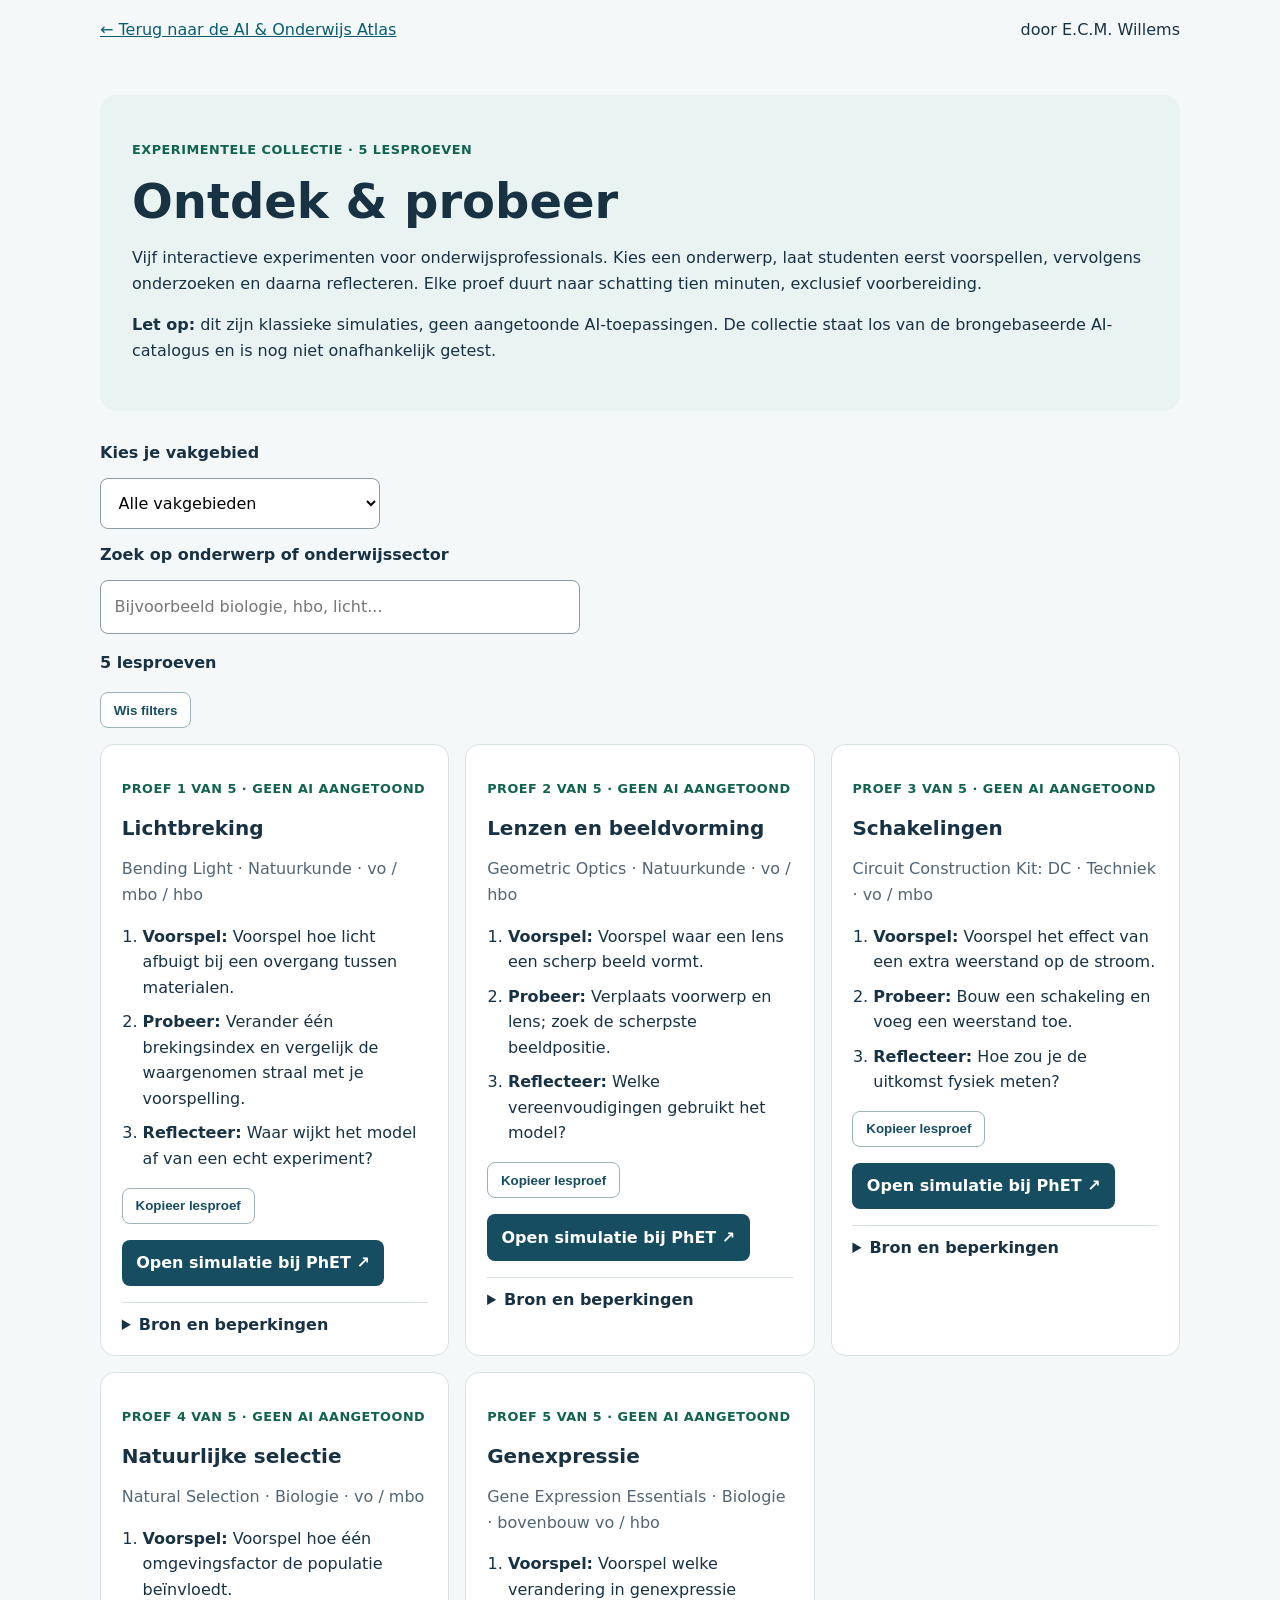
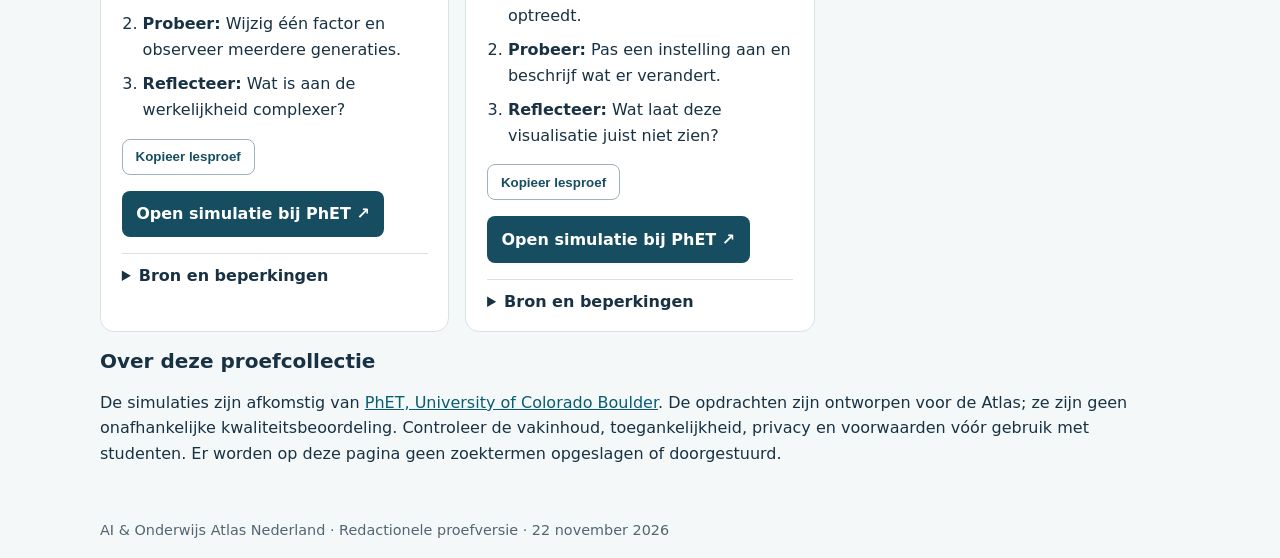
==== commit 8ab64e67: "feat: vakgebiedfilter combineerbaar met zoeken en reset" ====
--- a/ontdek-en-probeer.html
+++ b/ontdek-en-probeer.html
@@ -1,5 +1,5 @@
-<!doctype html><html lang="nl"><head><meta charset="utf-8"><meta name="viewport" content="width=device-width,initial-scale=1"><meta name="description" content="Vijf interactieve onderwijsproeven met direct bruikbare opdrachten."><title>Ontdek & probeer | AI & Onderwijs Atlas Nederland</title><style>:root{font-family:system-ui,sans-serif;color:#183244;background:#f5f8f9}*{box-sizing:border-box}body{margin:0}header,main,footer{max-width:1120px;margin:auto;padding:1.25rem}header{display:flex;gap:1rem;justify-content:space-between;align-items:center}a{color:#075d71}button:focus-visible,a:focus-visible,input:focus-visible{outline:3px solid #df9d16;outline-offset:3px}[hidden]{display:none!important}.hero{background:#e9f3f1;padding:2rem;border-radius:16px;margin:1rem 0 2rem}h1{font-size:clamp(1.9rem,4vw,3rem);margin:.4rem 0}h2{font-size:1.25rem}p,li{line-height:1.6}.sub{color:#536573}.eyebrow{font-size:.8rem;font-weight:700;color:#11624f;text-transform:uppercase;letter-spacing:.04em}.grid{display:grid;grid-template-columns:repeat(auto-fit,minmax(min(100%,310px),1fr));gap:1rem}.tool{background:white;border:1px solid #d8e2e5;border-radius:14px;padding:1.3rem}.tool ol{padding-left:1.3rem}.tool li{margin-bottom:.55rem}.copy{background:white;border:1px solid #9eb2ba;color:#164d61;border-radius:8px;padding:.6rem .8rem;cursor:pointer;font-weight:600}.copy:hover{background:#e9f3f1}.cta{display:inline-block;background:#164d61;color:white;padding:.65rem .9rem;border-radius:8px;text-decoration:none;font-weight:650}summary{cursor:pointer;font-weight:600}details{border-top:1px solid #d8e2e5;padding-top:.75rem}input{width:100%;max-width:480px;padding:.85rem;border:1px solid #8a9ca5;border-radius:8px;font:inherit}footer{font-size:.9rem;color:#536573}#count{font-weight:600}@media(max-width:600px){header{display:block}.hero{padding:1.25rem}}</style></head><body><header><a href="./">← Terug naar de AI & Onderwijs Atlas</a><span>door E.C.M. Willems</span></header><main><section class="hero"><p class="eyebrow">Experimentele collectie · 5 lesproeven</p><h1>Ontdek & probeer</h1><p>Vijf interactieve experimenten voor onderwijsprofessionals. Kies een onderwerp, laat studenten eerst voorspellen, vervolgens onderzoeken en daarna reflecteren. Elke proef duurt naar schatting tien minuten, exclusief voorbereiding.</p><p><strong>Let op:</strong> dit zijn klassieke simulaties, geen aangetoonde AI-toepassingen. De collectie staat los van de brongebaseerde AI-catalogus en is nog niet onafhankelijk getest.</p></section><label for="zoek"><strong>Zoek op onderwerp of onderwijssector</strong></label><p><input id="zoek" type="search" placeholder="Bijvoorbeeld biologie, hbo, licht..." autocomplete="off" aria-describedby="count"></p><p id="count" role="status" aria-live="polite">5 lesproeven</p><p id="copy-status" role="status" aria-live="polite"></p><div class="grid" id="tools" aria-label="Interactieve lesproeven"><article class="tool" data-search="lichtbreking bending light natuurkunde · vo / mbo / hbo"><p class="eyebrow">Proef 1 van 5 · Geen AI aangetoond</p><h2>Lichtbreking</h2><p class="sub">Bending Light · Natuurkunde · vo / mbo / hbo</p><ol><li><strong>Voorspel:</strong> Voorspel hoe licht afbuigt bij een overgang tussen materialen.</li><li><strong>Probeer:</strong> Verander één brekingsindex en vergelijk de waargenomen straal met je voorspelling.</li><li><strong>Reflecteer:</strong> Waar wijkt het model af van een echt experiment?</li></ol><p><button class="copy" type="button" data-copy> Kopieer lesproef </button></p><p><a class="cta" href="https://phet.colorado.edu/en/simulations/bending-light" target="_blank" rel="noopener noreferrer">Open simulatie bij PhET ↗</a></p><details><summary>Bron en beperkingen</summary><p>Officiële aanbiederspagina: <a href="https://phet.colorado.edu/en/simulations/bending-light">Bending Light</a>. Deze activiteit is een Atlas-lesidee, geen lesplan van de aanbieder. Individuele werking, toegankelijkheid, taalopties en vakinhoudelijke geschiktheid zijn nog niet onafhankelijk getest. Controleer de voorwaarden bij PhET.</p></details></article>
+<!doctype html><html lang="nl"><head><meta charset="utf-8"><meta name="viewport" content="width=device-width,initial-scale=1"><meta name="description" content="Vijf interactieve onderwijsproeven met direct bruikbare opdrachten."><title>Ontdek & probeer | AI & Onderwijs Atlas Nederland</title><style>:root{font-family:system-ui,sans-serif;color:#183244;background:#f5f8f9}*{box-sizing:border-box}body{margin:0}header,main,footer{max-width:1120px;margin:auto;padding:1.25rem}header{display:flex;gap:1rem;justify-content:space-between;align-items:center}a{color:#075d71}select:focus-visible,button:focus-visible,a:focus-visible,input:focus-visible{outline:3px solid #df9d16;outline-offset:3px}[hidden]{display:none!important}.hero{background:#e9f3f1;padding:2rem;border-radius:16px;margin:1rem 0 2rem}h1{font-size:clamp(1.9rem,4vw,3rem);margin:.4rem 0}h2{font-size:1.25rem}p,li{line-height:1.6}.sub{color:#536573}.eyebrow{font-size:.8rem;font-weight:700;color:#11624f;text-transform:uppercase;letter-spacing:.04em}.grid{display:grid;grid-template-columns:repeat(auto-fit,minmax(min(100%,310px),1fr));gap:1rem}.tool{background:white;border:1px solid #d8e2e5;border-radius:14px;padding:1.3rem}.tool ol{padding-left:1.3rem}.tool li{margin-bottom:.55rem}.copy{background:white;border:1px solid #9eb2ba;color:#164d61;border-radius:8px;padding:.6rem .8rem;cursor:pointer;font-weight:600}.copy:hover{background:#e9f3f1}.cta{display:inline-block;background:#164d61;color:white;padding:.65rem .9rem;border-radius:8px;text-decoration:none;font-weight:650}summary{cursor:pointer;font-weight:600}details{border-top:1px solid #d8e2e5;padding-top:.75rem}select{width:100%;max-width:280px;padding:.85rem;border:1px solid #8a9ca5;border-radius:8px;background:white;font:inherit}input{width:100%;max-width:480px;padding:.85rem;border:1px solid #8a9ca5;border-radius:8px;font:inherit}footer{font-size:.9rem;color:#536573}#count{font-weight:600}@media(max-width:600px){header{display:block}.hero{padding:1.25rem}}</style></head><body><header><a href="./">← Terug naar de AI & Onderwijs Atlas</a><span>door E.C.M. Willems</span></header><main><section class="hero"><p class="eyebrow">Experimentele collectie · 5 lesproeven</p><h1>Ontdek & probeer</h1><p>Vijf interactieve experimenten voor onderwijsprofessionals. Kies een onderwerp, laat studenten eerst voorspellen, vervolgens onderzoeken en daarna reflecteren. Elke proef duurt naar schatting tien minuten, exclusief voorbereiding.</p><p><strong>Let op:</strong> dit zijn klassieke simulaties, geen aangetoonde AI-toepassingen. De collectie staat los van de brongebaseerde AI-catalogus en is nog niet onafhankelijk getest.</p></section><label for="vak"><strong>Kies je vakgebied</strong></label><p><select id="vak"><option value="">Alle vakgebieden</option><option value="biologie">Biologie</option><option value="natuurkunde">Natuurkunde</option><option value="techniek">Techniek</option><option value="scheikunde">Scheikunde</option><option value="wiskunde">Wiskunde</option></select></p><label for="zoek"><strong>Zoek op onderwerp of onderwijssector</strong></label><p><input id="zoek" type="search" placeholder="Bijvoorbeeld biologie, hbo, licht..." autocomplete="off" aria-describedby="count"></p><p id="count" role="status" aria-live="polite">5 lesproeven</p><p><button class="copy" type="button" id="reset-filters">Wis filters</button></p><p id="copy-status" role="status" aria-live="polite"></p><div class="grid" id="tools" aria-label="Interactieve lesproeven"><article class="tool" data-search="lichtbreking bending light natuurkunde · vo / mbo / hbo"><p class="eyebrow">Proef 1 van 5 · Geen AI aangetoond</p><h2>Lichtbreking</h2><p class="sub">Bending Light · Natuurkunde · vo / mbo / hbo</p><ol><li><strong>Voorspel:</strong> Voorspel hoe licht afbuigt bij een overgang tussen materialen.</li><li><strong>Probeer:</strong> Verander één brekingsindex en vergelijk de waargenomen straal met je voorspelling.</li><li><strong>Reflecteer:</strong> Waar wijkt het model af van een echt experiment?</li></ol><p><button class="copy" type="button" data-copy> Kopieer lesproef </button></p><p><a class="cta" href="https://phet.colorado.edu/en/simulations/bending-light" target="_blank" rel="noopener noreferrer">Open simulatie bij PhET ↗</a></p><details><summary>Bron en beperkingen</summary><p>Officiële aanbiederspagina: <a href="https://phet.colorado.edu/en/simulations/bending-light">Bending Light</a>. Deze activiteit is een Atlas-lesidee, geen lesplan van de aanbieder. Individuele werking, toegankelijkheid, taalopties en vakinhoudelijke geschiktheid zijn nog niet onafhankelijk getest. Controleer de voorwaarden bij PhET.</p></details></article>
 <article class="tool" data-search="lenzen en beeldvorming geometric optics natuurkunde · vo / hbo"><p class="eyebrow">Proef 2 van 5 · Geen AI aangetoond</p><h2>Lenzen en beeldvorming</h2><p class="sub">Geometric Optics · Natuurkunde · vo / hbo</p><ol><li><strong>Voorspel:</strong> Voorspel waar een lens een scherp beeld vormt.</li><li><strong>Probeer:</strong> Verplaats voorwerp en lens; zoek de scherpste beeldpositie.</li><li><strong>Reflecteer:</strong> Welke vereenvoudigingen gebruikt het model?</li></ol><p><button class="copy" type="button" data-copy> Kopieer lesproef </button></p><p><a class="cta" href="https://phet.colorado.edu/en/simulations/geometric-optics" target="_blank" rel="noopener noreferrer">Open simulatie bij PhET ↗</a></p><details><summary>Bron en beperkingen</summary><p>Officiële aanbiederspagina: <a href="https://phet.colorado.edu/en/simulations/geometric-optics">Geometric Optics</a>. Deze activiteit is een Atlas-lesidee, geen lesplan van de aanbieder. Individuele werking, toegankelijkheid, taalopties en vakinhoudelijke geschiktheid zijn nog niet onafhankelijk getest. Controleer de voorwaarden bij PhET.</p></details></article>
 <article class="tool" data-search="schakelingen circuit construction kit: dc techniek · vo / mbo"><p class="eyebrow">Proef 3 van 5 · Geen AI aangetoond</p><h2>Schakelingen</h2><p class="sub">Circuit Construction Kit: DC · Techniek · vo / mbo</p><ol><li><strong>Voorspel:</strong> Voorspel het effect van een extra weerstand op de stroom.</li><li><strong>Probeer:</strong> Bouw een schakeling en voeg een weerstand toe.</li><li><strong>Reflecteer:</strong> Hoe zou je de uitkomst fysiek meten?</li></ol><p><button class="copy" type="button" data-copy> Kopieer lesproef </button></p><p><a class="cta" href="https://phet.colorado.edu/en/simulations/circuit-construction-kit-dc" target="_blank" rel="noopener noreferrer">Open simulatie bij PhET ↗</a></p><details><summary>Bron en beperkingen</summary><p>Officiële aanbiederspagina: <a href="https://phet.colorado.edu/en/simulations/circuit-construction-kit-dc">Circuit Construction Kit: DC</a>. Deze activiteit is een Atlas-lesidee, geen lesplan van de aanbieder. Individuele werking, toegankelijkheid, taalopties en vakinhoudelijke geschiktheid zijn nog niet onafhankelijk getest. Controleer de voorwaarden bij PhET.</p></details></article>
 <article class="tool" data-search="natuurlijke selectie natural selection biologie · vo / mbo"><p class="eyebrow">Proef 4 van 5 · Geen AI aangetoond</p><h2>Natuurlijke selectie</h2><p class="sub">Natural Selection · Biologie · vo / mbo</p><ol><li><strong>Voorspel:</strong> Voorspel hoe één omgevingsfactor de populatie beïnvloedt.</li><li><strong>Probeer:</strong> Wijzig één factor en observeer meerdere generaties.</li><li><strong>Reflecteer:</strong> Wat is aan de werkelijkheid complexer?</li></ol><p><button class="copy" type="button" data-copy> Kopieer lesproef </button></p><p><a class="cta" href="https://phet.colorado.edu/en/simulations/natural-selection" target="_blank" rel="noopener noreferrer">Open simulatie bij PhET ↗</a></p><details><summary>Bron en beperkingen</summary><p>Officiële aanbiederspagina: <a href="https://phet.colorado.edu/en/simulations/natural-selection">Natural Selection</a>. Deze activiteit is een Atlas-lesidee, geen lesplan van de aanbieder. Individuele werking, toegankelijkheid, taalopties en vakinhoudelijke geschiktheid zijn nog niet onafhankelijk getest. Controleer de voorwaarden bij PhET.</p></details></article>
-<article class="tool" data-search="genexpressie gene expression essentials biologie · bovenbouw vo / hbo"><p class="eyebrow">Proef 5 van 5 · Geen AI aangetoond</p><h2>Genexpressie</h2><p class="sub">Gene Expression Essentials · Biologie · bovenbouw vo / hbo</p><ol><li><strong>Voorspel:</strong> Voorspel welke verandering in genexpressie optreedt.</li><li><strong>Probeer:</strong> Pas een instelling aan en beschrijf wat er verandert.</li><li><strong>Reflecteer:</strong> Wat laat deze visualisatie juist niet zien?</li></ol><p><button class="copy" type="button" data-copy> Kopieer lesproef </button></p><p><a class="cta" href="https://phet.colorado.edu/en/simulations/gene-expression-essentials" target="_blank" rel="noopener noreferrer">Open simulatie bij PhET ↗</a></p><details><summary>Bron en beperkingen</summary><p>Officiële aanbiederspagina: <a href="https://phet.colorado.edu/en/simulations/gene-expression-essentials">Gene Expression Essentials</a>. Deze activiteit is een Atlas-lesidee, geen lesplan van de aanbieder. Individuele werking, toegankelijkheid, taalopties en vakinhoudelijke geschiktheid zijn nog niet onafhankelijk getest. Controleer de voorwaarden bij PhET.</p></details></article></div><section><h2>Over deze proefcollectie</h2><p>De simulaties zijn afkomstig van <a href="https://phet.colorado.edu/en/about">PhET, University of Colorado Boulder</a>. De opdrachten zijn ontworpen voor de Atlas; ze zijn geen onafhankelijke kwaliteitsbeoordeling. Controleer de vakinhoud, toegankelijkheid, privacy en voorwaarden vóór gebruik met studenten. Er worden op deze pagina geen zoektermen opgeslagen of doorgestuurd.</p></section></main><footer>AI & Onderwijs Atlas Nederland · Redactionele proefversie · 22 november 2026</footer><script>document.querySelectorAll('[data-copy]').forEach(button=>button.addEventListener('click',async()=>{const card=button.closest('article');const title=card.querySelector('h2').textContent;const steps=[...card.querySelectorAll('li')].map(el=>el.textContent.trim()).join('\n');const link=card.querySelector('a.cta').href;const output=title+' — lesproef (circa 10 minuten)\n'+steps+'\nSimulatie: '+link+'\nLet op: controleer geschiktheid en voorwaarden voor gebruik.';const status=document.querySelector('#copy-status');try{await navigator.clipboard.writeText(output);status.textContent='Lesproef gekopieerd: '+title}catch{const box=document.createElement('textarea');box.value=output;box.setAttribute('aria-label','Selecteer en kopieer deze lesproef');card.appendChild(box);box.focus();box.select();status.textContent='Selecteer de tekst en kopieer deze handmatig.'}}));const input=document.querySelector('#zoek'),cards=[...document.querySelectorAll('.tool')],count=document.querySelector('#count');input.addEventListener('input',()=>{const q=input.value.trim().toLocaleLowerCase('nl');let n=0;cards.forEach(card=>{const show=card.dataset.search.includes(q);card.hidden=!show;if(show)n++});count.textContent=n+' '+(n===1?'lesproef':'lesproeven')+' gevonden'});</script></body></html>+<article class="tool" data-search="genexpressie gene expression essentials biologie · bovenbouw vo / hbo"><p class="eyebrow">Proef 5 van 5 · Geen AI aangetoond</p><h2>Genexpressie</h2><p class="sub">Gene Expression Essentials · Biologie · bovenbouw vo / hbo</p><ol><li><strong>Voorspel:</strong> Voorspel welke verandering in genexpressie optreedt.</li><li><strong>Probeer:</strong> Pas een instelling aan en beschrijf wat er verandert.</li><li><strong>Reflecteer:</strong> Wat laat deze visualisatie juist niet zien?</li></ol><p><button class="copy" type="button" data-copy> Kopieer lesproef </button></p><p><a class="cta" href="https://phet.colorado.edu/en/simulations/gene-expression-essentials" target="_blank" rel="noopener noreferrer">Open simulatie bij PhET ↗</a></p><details><summary>Bron en beperkingen</summary><p>Officiële aanbiederspagina: <a href="https://phet.colorado.edu/en/simulations/gene-expression-essentials">Gene Expression Essentials</a>. Deze activiteit is een Atlas-lesidee, geen lesplan van de aanbieder. Individuele werking, toegankelijkheid, taalopties en vakinhoudelijke geschiktheid zijn nog niet onafhankelijk getest. Controleer de voorwaarden bij PhET.</p></details></article></div><section><h2>Over deze proefcollectie</h2><p>De simulaties zijn afkomstig van <a href="https://phet.colorado.edu/en/about">PhET, University of Colorado Boulder</a>. De opdrachten zijn ontworpen voor de Atlas; ze zijn geen onafhankelijke kwaliteitsbeoordeling. Controleer de vakinhoud, toegankelijkheid, privacy en voorwaarden vóór gebruik met studenten. Er worden op deze pagina geen zoektermen opgeslagen of doorgestuurd.</p></section></main><footer>AI & Onderwijs Atlas Nederland · Redactionele proefversie · 22 november 2026</footer><script>document.querySelectorAll('[data-copy]').forEach(button=>button.addEventListener('click',async()=>{const card=button.closest('article');const title=card.querySelector('h2').textContent;const steps=[...card.querySelectorAll('li')].map(el=>el.textContent.trim()).join('\n');const link=card.querySelector('a.cta').href;const output=title+' — lesproef (circa 10 minuten)\n'+steps+'\nSimulatie: '+link+'\nLet op: controleer geschiktheid en voorwaarden voor gebruik.';const status=document.querySelector('#copy-status');try{await navigator.clipboard.writeText(output);status.textContent='Lesproef gekopieerd: '+title}catch{const box=document.createElement('textarea');box.value=output;box.setAttribute('aria-label','Selecteer en kopieer deze lesproef');card.appendChild(box);box.focus();box.select();status.textContent='Selecteer de tekst en kopieer deze handmatig.'}}));const input=document.querySelector('#zoek'),subject=document.querySelector('#vak'),cards=[...document.querySelectorAll('.tool')],count=document.querySelector('#count');function filterCards(){const q=input.value.trim().toLocaleLowerCase('nl'),vak=subject.value;let n=0;cards.forEach(card=>{const data=card.dataset.search;const show=data.includes(q)&&(!vak||data.includes(vak));card.hidden=!show;if(show)n++});count.textContent=n+' '+(n===1?'lesproef':'lesproeven')+' gevonden'+(n===0?'. Probeer een ander vak of wis de filters.':'')}input.addEventListener('input',filterCards);subject.addEventListener('change',filterCards);document.querySelector('#reset-filters').addEventListener('click',()=>{input.value='';subject.value='';filterCards();input.focus()});</script></body></html>
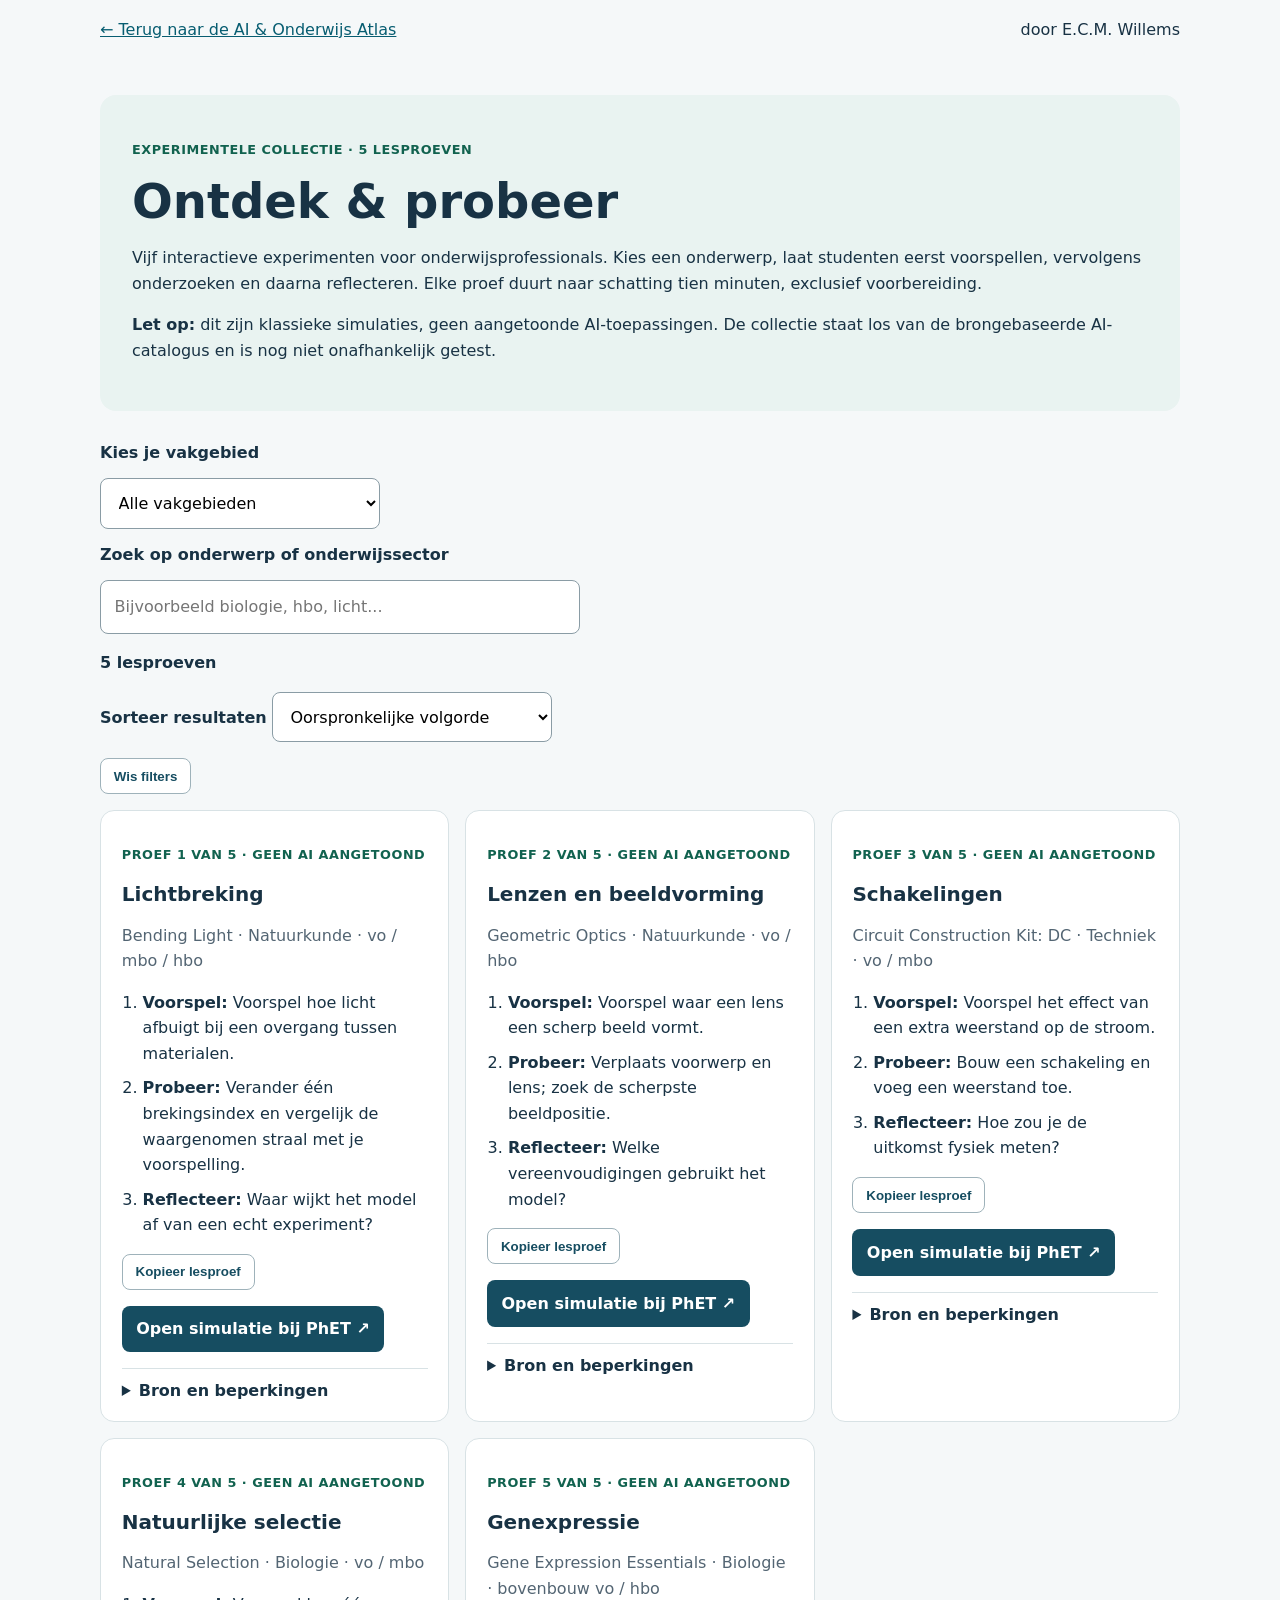
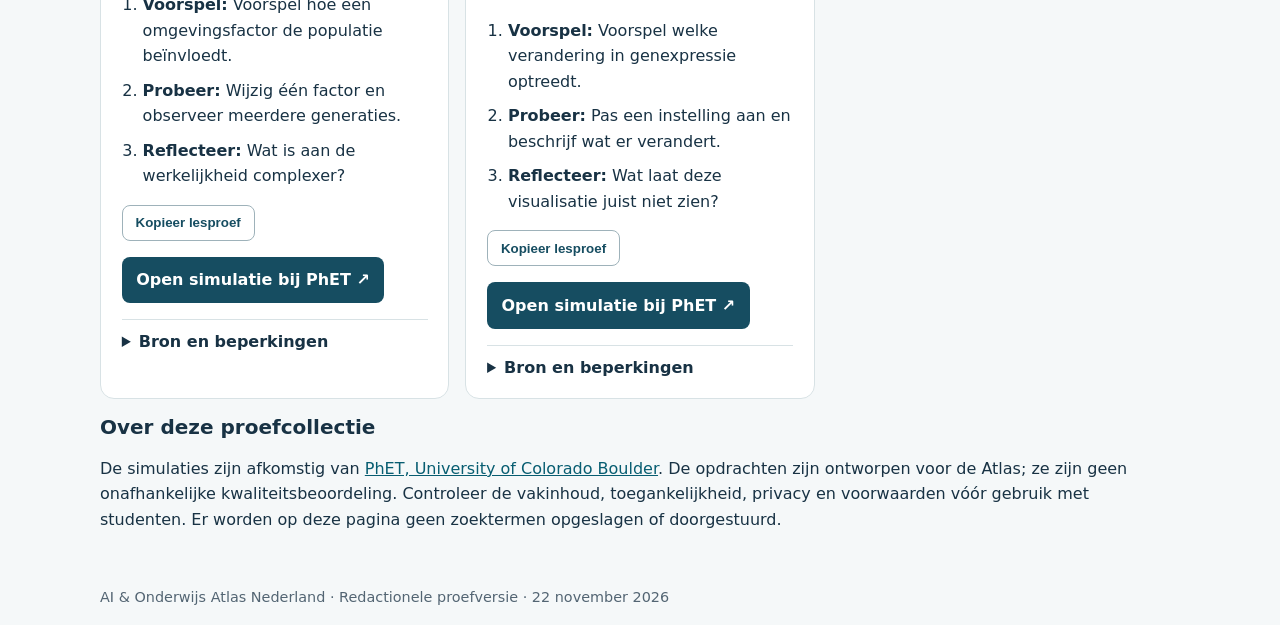
==== commit 45591c67: "feat: transparante sortering voor vrij ontdekken" ====
--- a/ontdek-en-probeer.html
+++ b/ontdek-en-probeer.html
@@ -1,5 +1,5 @@
-<!doctype html><html lang="nl"><head><meta charset="utf-8"><meta name="viewport" content="width=device-width,initial-scale=1"><meta name="description" content="Vijf interactieve onderwijsproeven met direct bruikbare opdrachten."><title>Ontdek & probeer | AI & Onderwijs Atlas Nederland</title><style>:root{font-family:system-ui,sans-serif;color:#183244;background:#f5f8f9}*{box-sizing:border-box}body{margin:0}header,main,footer{max-width:1120px;margin:auto;padding:1.25rem}header{display:flex;gap:1rem;justify-content:space-between;align-items:center}a{color:#075d71}select:focus-visible,button:focus-visible,a:focus-visible,input:focus-visible{outline:3px solid #df9d16;outline-offset:3px}[hidden]{display:none!important}.hero{background:#e9f3f1;padding:2rem;border-radius:16px;margin:1rem 0 2rem}h1{font-size:clamp(1.9rem,4vw,3rem);margin:.4rem 0}h2{font-size:1.25rem}p,li{line-height:1.6}.sub{color:#536573}.eyebrow{font-size:.8rem;font-weight:700;color:#11624f;text-transform:uppercase;letter-spacing:.04em}.grid{display:grid;grid-template-columns:repeat(auto-fit,minmax(min(100%,310px),1fr));gap:1rem}.tool{background:white;border:1px solid #d8e2e5;border-radius:14px;padding:1.3rem}.tool ol{padding-left:1.3rem}.tool li{margin-bottom:.55rem}.copy{background:white;border:1px solid #9eb2ba;color:#164d61;border-radius:8px;padding:.6rem .8rem;cursor:pointer;font-weight:600}.copy:hover{background:#e9f3f1}.cta{display:inline-block;background:#164d61;color:white;padding:.65rem .9rem;border-radius:8px;text-decoration:none;font-weight:650}summary{cursor:pointer;font-weight:600}details{border-top:1px solid #d8e2e5;padding-top:.75rem}select{width:100%;max-width:280px;padding:.85rem;border:1px solid #8a9ca5;border-radius:8px;background:white;font:inherit}input{width:100%;max-width:480px;padding:.85rem;border:1px solid #8a9ca5;border-radius:8px;font:inherit}footer{font-size:.9rem;color:#536573}#count{font-weight:600}@media(max-width:600px){header{display:block}.hero{padding:1.25rem}}</style></head><body><header><a href="./">← Terug naar de AI & Onderwijs Atlas</a><span>door E.C.M. Willems</span></header><main><section class="hero"><p class="eyebrow">Experimentele collectie · 5 lesproeven</p><h1>Ontdek & probeer</h1><p>Vijf interactieve experimenten voor onderwijsprofessionals. Kies een onderwerp, laat studenten eerst voorspellen, vervolgens onderzoeken en daarna reflecteren. Elke proef duurt naar schatting tien minuten, exclusief voorbereiding.</p><p><strong>Let op:</strong> dit zijn klassieke simulaties, geen aangetoonde AI-toepassingen. De collectie staat los van de brongebaseerde AI-catalogus en is nog niet onafhankelijk getest.</p></section><label for="vak"><strong>Kies je vakgebied</strong></label><p><select id="vak"><option value="">Alle vakgebieden</option><option value="biologie">Biologie</option><option value="natuurkunde">Natuurkunde</option><option value="techniek">Techniek</option><option value="scheikunde">Scheikunde</option><option value="wiskunde">Wiskunde</option></select></p><label for="zoek"><strong>Zoek op onderwerp of onderwijssector</strong></label><p><input id="zoek" type="search" placeholder="Bijvoorbeeld biologie, hbo, licht..." autocomplete="off" aria-describedby="count"></p><p id="count" role="status" aria-live="polite">5 lesproeven</p><p><button class="copy" type="button" id="reset-filters">Wis filters</button></p><p id="copy-status" role="status" aria-live="polite"></p><div class="grid" id="tools" aria-label="Interactieve lesproeven"><article class="tool" data-search="lichtbreking bending light natuurkunde · vo / mbo / hbo"><p class="eyebrow">Proef 1 van 5 · Geen AI aangetoond</p><h2>Lichtbreking</h2><p class="sub">Bending Light · Natuurkunde · vo / mbo / hbo</p><ol><li><strong>Voorspel:</strong> Voorspel hoe licht afbuigt bij een overgang tussen materialen.</li><li><strong>Probeer:</strong> Verander één brekingsindex en vergelijk de waargenomen straal met je voorspelling.</li><li><strong>Reflecteer:</strong> Waar wijkt het model af van een echt experiment?</li></ol><p><button class="copy" type="button" data-copy> Kopieer lesproef </button></p><p><a class="cta" href="https://phet.colorado.edu/en/simulations/bending-light" target="_blank" rel="noopener noreferrer">Open simulatie bij PhET ↗</a></p><details><summary>Bron en beperkingen</summary><p>Officiële aanbiederspagina: <a href="https://phet.colorado.edu/en/simulations/bending-light">Bending Light</a>. Deze activiteit is een Atlas-lesidee, geen lesplan van de aanbieder. Individuele werking, toegankelijkheid, taalopties en vakinhoudelijke geschiktheid zijn nog niet onafhankelijk getest. Controleer de voorwaarden bij PhET.</p></details></article>
+<!doctype html><html lang="nl"><head><meta charset="utf-8"><meta name="viewport" content="width=device-width,initial-scale=1"><meta name="description" content="Vijf interactieve onderwijsproeven met direct bruikbare opdrachten."><title>Ontdek & probeer | AI & Onderwijs Atlas Nederland</title><style>:root{font-family:system-ui,sans-serif;color:#183244;background:#f5f8f9}*{box-sizing:border-box}body{margin:0}header,main,footer{max-width:1120px;margin:auto;padding:1.25rem}header{display:flex;gap:1rem;justify-content:space-between;align-items:center}a{color:#075d71}select:focus-visible,button:focus-visible,a:focus-visible,input:focus-visible{outline:3px solid #df9d16;outline-offset:3px}[hidden]{display:none!important}.hero{background:#e9f3f1;padding:2rem;border-radius:16px;margin:1rem 0 2rem}h1{font-size:clamp(1.9rem,4vw,3rem);margin:.4rem 0}h2{font-size:1.25rem}p,li{line-height:1.6}.sub{color:#536573}.eyebrow{font-size:.8rem;font-weight:700;color:#11624f;text-transform:uppercase;letter-spacing:.04em}.grid{display:grid;grid-template-columns:repeat(auto-fit,minmax(min(100%,310px),1fr));gap:1rem}.tool{background:white;border:1px solid #d8e2e5;border-radius:14px;padding:1.3rem}.tool ol{padding-left:1.3rem}.tool li{margin-bottom:.55rem}.copy{background:white;border:1px solid #9eb2ba;color:#164d61;border-radius:8px;padding:.6rem .8rem;cursor:pointer;font-weight:600}.copy:hover{background:#e9f3f1}.cta{display:inline-block;background:#164d61;color:white;padding:.65rem .9rem;border-radius:8px;text-decoration:none;font-weight:650}summary{cursor:pointer;font-weight:600}details{border-top:1px solid #d8e2e5;padding-top:.75rem}select{width:100%;max-width:280px;padding:.85rem;border:1px solid #8a9ca5;border-radius:8px;background:white;font:inherit}input{width:100%;max-width:480px;padding:.85rem;border:1px solid #8a9ca5;border-radius:8px;font:inherit}footer{font-size:.9rem;color:#536573}#count{font-weight:600}@media(max-width:600px){header{display:block}.hero{padding:1.25rem}}</style></head><body><header><a href="./">← Terug naar de AI & Onderwijs Atlas</a><span>door E.C.M. Willems</span></header><main><section class="hero"><p class="eyebrow">Experimentele collectie · 5 lesproeven</p><h1>Ontdek & probeer</h1><p>Vijf interactieve experimenten voor onderwijsprofessionals. Kies een onderwerp, laat studenten eerst voorspellen, vervolgens onderzoeken en daarna reflecteren. Elke proef duurt naar schatting tien minuten, exclusief voorbereiding.</p><p><strong>Let op:</strong> dit zijn klassieke simulaties, geen aangetoonde AI-toepassingen. De collectie staat los van de brongebaseerde AI-catalogus en is nog niet onafhankelijk getest.</p></section><label for="vak"><strong>Kies je vakgebied</strong></label><p><select id="vak"><option value="">Alle vakgebieden</option><option value="biologie">Biologie</option><option value="natuurkunde">Natuurkunde</option><option value="techniek">Techniek</option><option value="scheikunde">Scheikunde</option><option value="wiskunde">Wiskunde</option></select></p><label for="zoek"><strong>Zoek op onderwerp of onderwijssector</strong></label><p><input id="zoek" type="search" placeholder="Bijvoorbeeld biologie, hbo, licht..." autocomplete="off" aria-describedby="count"></p><p id="count" role="status" aria-live="polite">5 lesproeven</p><p><label for="sortering"><strong>Sorteer resultaten</strong></label> <select id="sortering"><option value="standaard">Oorspronkelijke volgorde</option><option value="titel">Onderwerp A–Z</option></select></p><p><button class="copy" type="button" id="reset-filters">Wis filters</button></p><p id="copy-status" role="status" aria-live="polite"></p><div class="grid" id="tools" aria-label="Interactieve lesproeven"><article class="tool" data-search="lichtbreking bending light natuurkunde · vo / mbo / hbo"><p class="eyebrow">Proef 1 van 5 · Geen AI aangetoond</p><h2>Lichtbreking</h2><p class="sub">Bending Light · Natuurkunde · vo / mbo / hbo</p><ol><li><strong>Voorspel:</strong> Voorspel hoe licht afbuigt bij een overgang tussen materialen.</li><li><strong>Probeer:</strong> Verander één brekingsindex en vergelijk de waargenomen straal met je voorspelling.</li><li><strong>Reflecteer:</strong> Waar wijkt het model af van een echt experiment?</li></ol><p><button class="copy" type="button" data-copy> Kopieer lesproef </button></p><p><a class="cta" href="https://phet.colorado.edu/en/simulations/bending-light" target="_blank" rel="noopener noreferrer">Open simulatie bij PhET ↗</a></p><details><summary>Bron en beperkingen</summary><p>Officiële aanbiederspagina: <a href="https://phet.colorado.edu/en/simulations/bending-light">Bending Light</a>. Deze activiteit is een Atlas-lesidee, geen lesplan van de aanbieder. Individuele werking, toegankelijkheid, taalopties en vakinhoudelijke geschiktheid zijn nog niet onafhankelijk getest. Controleer de voorwaarden bij PhET.</p></details></article>
 <article class="tool" data-search="lenzen en beeldvorming geometric optics natuurkunde · vo / hbo"><p class="eyebrow">Proef 2 van 5 · Geen AI aangetoond</p><h2>Lenzen en beeldvorming</h2><p class="sub">Geometric Optics · Natuurkunde · vo / hbo</p><ol><li><strong>Voorspel:</strong> Voorspel waar een lens een scherp beeld vormt.</li><li><strong>Probeer:</strong> Verplaats voorwerp en lens; zoek de scherpste beeldpositie.</li><li><strong>Reflecteer:</strong> Welke vereenvoudigingen gebruikt het model?</li></ol><p><button class="copy" type="button" data-copy> Kopieer lesproef </button></p><p><a class="cta" href="https://phet.colorado.edu/en/simulations/geometric-optics" target="_blank" rel="noopener noreferrer">Open simulatie bij PhET ↗</a></p><details><summary>Bron en beperkingen</summary><p>Officiële aanbiederspagina: <a href="https://phet.colorado.edu/en/simulations/geometric-optics">Geometric Optics</a>. Deze activiteit is een Atlas-lesidee, geen lesplan van de aanbieder. Individuele werking, toegankelijkheid, taalopties en vakinhoudelijke geschiktheid zijn nog niet onafhankelijk getest. Controleer de voorwaarden bij PhET.</p></details></article>
 <article class="tool" data-search="schakelingen circuit construction kit: dc techniek · vo / mbo"><p class="eyebrow">Proef 3 van 5 · Geen AI aangetoond</p><h2>Schakelingen</h2><p class="sub">Circuit Construction Kit: DC · Techniek · vo / mbo</p><ol><li><strong>Voorspel:</strong> Voorspel het effect van een extra weerstand op de stroom.</li><li><strong>Probeer:</strong> Bouw een schakeling en voeg een weerstand toe.</li><li><strong>Reflecteer:</strong> Hoe zou je de uitkomst fysiek meten?</li></ol><p><button class="copy" type="button" data-copy> Kopieer lesproef </button></p><p><a class="cta" href="https://phet.colorado.edu/en/simulations/circuit-construction-kit-dc" target="_blank" rel="noopener noreferrer">Open simulatie bij PhET ↗</a></p><details><summary>Bron en beperkingen</summary><p>Officiële aanbiederspagina: <a href="https://phet.colorado.edu/en/simulations/circuit-construction-kit-dc">Circuit Construction Kit: DC</a>. Deze activiteit is een Atlas-lesidee, geen lesplan van de aanbieder. Individuele werking, toegankelijkheid, taalopties en vakinhoudelijke geschiktheid zijn nog niet onafhankelijk getest. Controleer de voorwaarden bij PhET.</p></details></article>
 <article class="tool" data-search="natuurlijke selectie natural selection biologie · vo / mbo"><p class="eyebrow">Proef 4 van 5 · Geen AI aangetoond</p><h2>Natuurlijke selectie</h2><p class="sub">Natural Selection · Biologie · vo / mbo</p><ol><li><strong>Voorspel:</strong> Voorspel hoe één omgevingsfactor de populatie beïnvloedt.</li><li><strong>Probeer:</strong> Wijzig één factor en observeer meerdere generaties.</li><li><strong>Reflecteer:</strong> Wat is aan de werkelijkheid complexer?</li></ol><p><button class="copy" type="button" data-copy> Kopieer lesproef </button></p><p><a class="cta" href="https://phet.colorado.edu/en/simulations/natural-selection" target="_blank" rel="noopener noreferrer">Open simulatie bij PhET ↗</a></p><details><summary>Bron en beperkingen</summary><p>Officiële aanbiederspagina: <a href="https://phet.colorado.edu/en/simulations/natural-selection">Natural Selection</a>. Deze activiteit is een Atlas-lesidee, geen lesplan van de aanbieder. Individuele werking, toegankelijkheid, taalopties en vakinhoudelijke geschiktheid zijn nog niet onafhankelijk getest. Controleer de voorwaarden bij PhET.</p></details></article>
-<article class="tool" data-search="genexpressie gene expression essentials biologie · bovenbouw vo / hbo"><p class="eyebrow">Proef 5 van 5 · Geen AI aangetoond</p><h2>Genexpressie</h2><p class="sub">Gene Expression Essentials · Biologie · bovenbouw vo / hbo</p><ol><li><strong>Voorspel:</strong> Voorspel welke verandering in genexpressie optreedt.</li><li><strong>Probeer:</strong> Pas een instelling aan en beschrijf wat er verandert.</li><li><strong>Reflecteer:</strong> Wat laat deze visualisatie juist niet zien?</li></ol><p><button class="copy" type="button" data-copy> Kopieer lesproef </button></p><p><a class="cta" href="https://phet.colorado.edu/en/simulations/gene-expression-essentials" target="_blank" rel="noopener noreferrer">Open simulatie bij PhET ↗</a></p><details><summary>Bron en beperkingen</summary><p>Officiële aanbiederspagina: <a href="https://phet.colorado.edu/en/simulations/gene-expression-essentials">Gene Expression Essentials</a>. Deze activiteit is een Atlas-lesidee, geen lesplan van de aanbieder. Individuele werking, toegankelijkheid, taalopties en vakinhoudelijke geschiktheid zijn nog niet onafhankelijk getest. Controleer de voorwaarden bij PhET.</p></details></article></div><section><h2>Over deze proefcollectie</h2><p>De simulaties zijn afkomstig van <a href="https://phet.colorado.edu/en/about">PhET, University of Colorado Boulder</a>. De opdrachten zijn ontworpen voor de Atlas; ze zijn geen onafhankelijke kwaliteitsbeoordeling. Controleer de vakinhoud, toegankelijkheid, privacy en voorwaarden vóór gebruik met studenten. Er worden op deze pagina geen zoektermen opgeslagen of doorgestuurd.</p></section></main><footer>AI & Onderwijs Atlas Nederland · Redactionele proefversie · 22 november 2026</footer><script>document.querySelectorAll('[data-copy]').forEach(button=>button.addEventListener('click',async()=>{const card=button.closest('article');const title=card.querySelector('h2').textContent;const steps=[...card.querySelectorAll('li')].map(el=>el.textContent.trim()).join('\n');const link=card.querySelector('a.cta').href;const output=title+' — lesproef (circa 10 minuten)\n'+steps+'\nSimulatie: '+link+'\nLet op: controleer geschiktheid en voorwaarden voor gebruik.';const status=document.querySelector('#copy-status');try{await navigator.clipboard.writeText(output);status.textContent='Lesproef gekopieerd: '+title}catch{const box=document.createElement('textarea');box.value=output;box.setAttribute('aria-label','Selecteer en kopieer deze lesproef');card.appendChild(box);box.focus();box.select();status.textContent='Selecteer de tekst en kopieer deze handmatig.'}}));const input=document.querySelector('#zoek'),subject=document.querySelector('#vak'),cards=[...document.querySelectorAll('.tool')],count=document.querySelector('#count');function filterCards(){const q=input.value.trim().toLocaleLowerCase('nl'),vak=subject.value;let n=0;cards.forEach(card=>{const data=card.dataset.search;const show=data.includes(q)&&(!vak||data.includes(vak));card.hidden=!show;if(show)n++});count.textContent=n+' '+(n===1?'lesproef':'lesproeven')+' gevonden'+(n===0?'. Probeer een ander vak of wis de filters.':'')}input.addEventListener('input',filterCards);subject.addEventListener('change',filterCards);document.querySelector('#reset-filters').addEventListener('click',()=>{input.value='';subject.value='';filterCards();input.focus()});</script></body></html>+<article class="tool" data-search="genexpressie gene expression essentials biologie · bovenbouw vo / hbo"><p class="eyebrow">Proef 5 van 5 · Geen AI aangetoond</p><h2>Genexpressie</h2><p class="sub">Gene Expression Essentials · Biologie · bovenbouw vo / hbo</p><ol><li><strong>Voorspel:</strong> Voorspel welke verandering in genexpressie optreedt.</li><li><strong>Probeer:</strong> Pas een instelling aan en beschrijf wat er verandert.</li><li><strong>Reflecteer:</strong> Wat laat deze visualisatie juist niet zien?</li></ol><p><button class="copy" type="button" data-copy> Kopieer lesproef </button></p><p><a class="cta" href="https://phet.colorado.edu/en/simulations/gene-expression-essentials" target="_blank" rel="noopener noreferrer">Open simulatie bij PhET ↗</a></p><details><summary>Bron en beperkingen</summary><p>Officiële aanbiederspagina: <a href="https://phet.colorado.edu/en/simulations/gene-expression-essentials">Gene Expression Essentials</a>. Deze activiteit is een Atlas-lesidee, geen lesplan van de aanbieder. Individuele werking, toegankelijkheid, taalopties en vakinhoudelijke geschiktheid zijn nog niet onafhankelijk getest. Controleer de voorwaarden bij PhET.</p></details></article></div><section><h2>Over deze proefcollectie</h2><p>De simulaties zijn afkomstig van <a href="https://phet.colorado.edu/en/about">PhET, University of Colorado Boulder</a>. De opdrachten zijn ontworpen voor de Atlas; ze zijn geen onafhankelijke kwaliteitsbeoordeling. Controleer de vakinhoud, toegankelijkheid, privacy en voorwaarden vóór gebruik met studenten. Er worden op deze pagina geen zoektermen opgeslagen of doorgestuurd.</p></section></main><footer>AI & Onderwijs Atlas Nederland · Redactionele proefversie · 22 november 2026</footer><script>document.querySelectorAll('[data-copy]').forEach(button=>button.addEventListener('click',async()=>{const card=button.closest('article');const title=card.querySelector('h2').textContent;const steps=[...card.querySelectorAll('li')].map(el=>el.textContent.trim()).join('\n');const link=card.querySelector('a.cta').href;const output=title+' — lesproef (circa 10 minuten)\n'+steps+'\nSimulatie: '+link+'\nLet op: controleer geschiktheid en voorwaarden voor gebruik.';const status=document.querySelector('#copy-status');try{await navigator.clipboard.writeText(output);status.textContent='Lesproef gekopieerd: '+title}catch{const box=document.createElement('textarea');box.value=output;box.setAttribute('aria-label','Selecteer en kopieer deze lesproef');card.appendChild(box);box.focus();box.select();status.textContent='Selecteer de tekst en kopieer deze handmatig.'}}));const input=document.querySelector('#zoek'),subject=document.querySelector('#vak'),sort=document.querySelector('#sortering'),cards=[...document.querySelectorAll('.tool')],count=document.querySelector('#count');function filterCards(){const q=input.value.trim().toLocaleLowerCase('nl'),vak=subject.value;let n=0;cards.forEach(card=>{const data=card.dataset.search;const show=data.includes(q)&&(!vak||data.includes(vak));card.hidden=!show;if(show)n++});count.textContent=n+' '+(n===1?'lesproef':'lesproeven')+' gevonden'+(n===0?'. Probeer een ander vak of wis de filters.':'')}function sortCards(){const container=document.querySelector('#tools');const ordered=sort.value==='titel'?[...cards].sort((a,b)=>a.querySelector('h2').textContent.localeCompare(b.querySelector('h2').textContent,'nl')):cards;ordered.forEach(card=>container.appendChild(card))}sort.addEventListener('change',sortCards);input.addEventListener('input',filterCards);subject.addEventListener('change',filterCards);document.querySelector('#reset-filters').addEventListener('click',()=>{input.value='';subject.value='';sort.value='standaard';sortCards();filterCards();input.focus()});</script></body></html>
